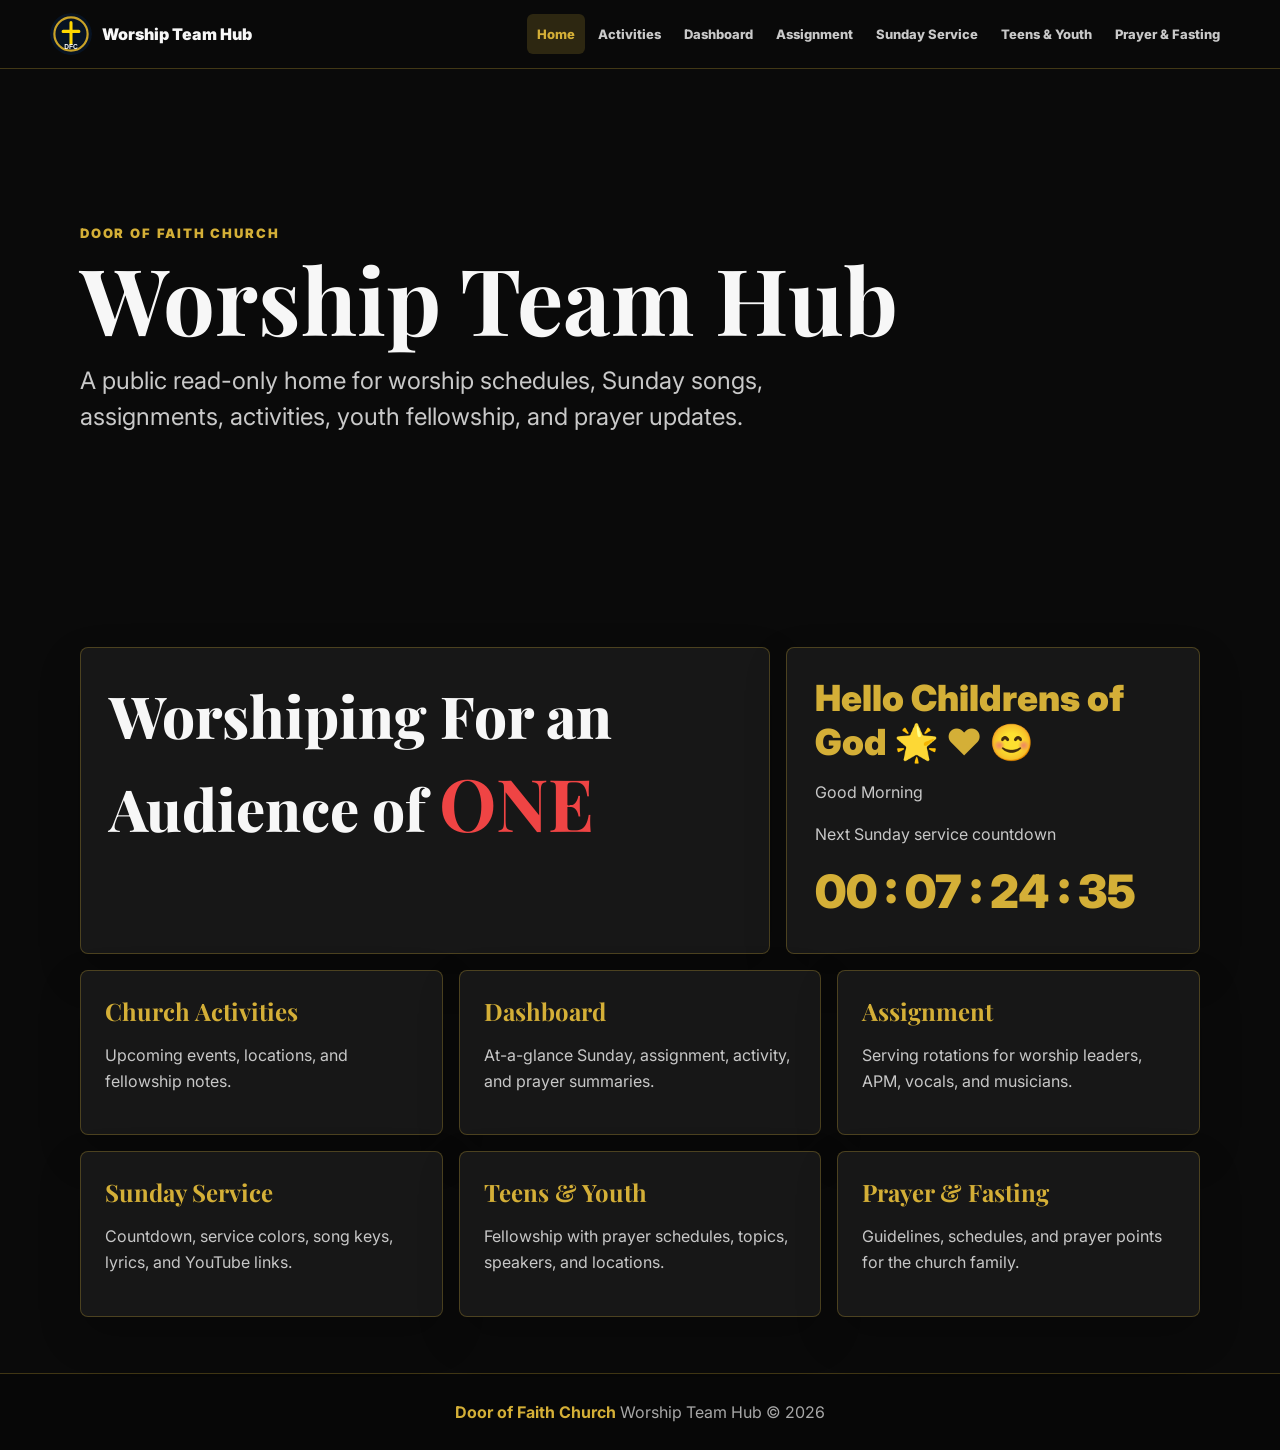
==== index.html @ 402521e2 "Add files via upload" ====
<!DOCTYPE html>
<html lang="en">
<head>
  <meta charset="UTF-8">
  <meta name="viewport" content="width=device-width, initial-scale=1.0">
  <title>Worship Team Hub | Door of Faith Church</title>
  <meta name="description" content="Public worship team hub for Door of Faith Church schedules, assignments, Sunday service songs, and prayer updates.">
  <link rel="preconnect" href="https://fonts.googleapis.com">
  <link rel="preconnect" href="https://fonts.gstatic.com" crossorigin>
  <link href="https://fonts.googleapis.com/css2?family=Inter:wght@400;500;600;700;800;900&family=Playfair+Display:wght@700;800&display=swap" rel="stylesheet">
  <link rel="stylesheet" href="css/style.css">
</head>
<body>
  <header class="site-header">
    <nav class="navbar" aria-label="Main navigation">
      <a class="brand" href="index.html"><img src="assets/logo.svg" alt="DFC logo"><span>Worship Team Hub</span></a>
      <button class="nav-toggle" aria-expanded="false" aria-controls="primary-nav" aria-label="Toggle navigation"><span></span><span></span><span></span></button>
      <ul class="nav-links" id="primary-nav">
        <li><a href="index.html" data-nav="index">Home</a></li>
        <li><a href="activities.html" data-nav="activities">Activities</a></li>
        <li><a href="dashboard.html" data-nav="dashboard">Dashboard</a></li>
        <li><a href="assignment.html" data-nav="assignment">Assignment</a></li>
        <li><a href="sunday-service.html" data-nav="sunday-service">Sunday Service</a></li>
        <li><a href="teens-youth.html" data-nav="teens-youth">Teens & Youth</a></li>
        <li><a href="prayer-fasting.html" data-nav="prayer-fasting">Prayer & Fasting</a></li>
      </ul>
    </nav>
  </header>

  <main>
    <section class="hero">
      <div class="hero-inner">
        <p class="eyebrow">Door of Faith Church</p>
        <h1>Worship Team Hub</h1>
        <p class="hero-copy">A public read-only home for worship schedules, Sunday songs, assignments, activities, youth fellowship, and prayer updates.</p>
      </div>
    </section>

    <section class="section">
      <div class="page-shell">
        <div class="home-row">
          <article class="quote-card">
            <p>Worshiping For an Audience of <strong>ONE</strong></p>
          </article>
          <article class="mini-card">
            <p class="greeting">Hello Childrens of God 🌟 ❤️ 😊</p>
            <p class="body-copy" id="timeGreeting">Good Day</p>
            <p class="body-copy">Next Sunday service countdown</p>
            <div class="mini-countdown" id="miniCountdown">00 : 00 : 00 : 00</div>
          </article>
        </div>

        <div class="quick-grid">
          <a class="quick-card" href="activities.html"><h2>Church Activities</h2><p>Upcoming events, locations, and fellowship notes.</p></a>
          <a class="quick-card" href="dashboard.html"><h2>Dashboard</h2><p>At-a-glance Sunday, assignment, activity, and prayer summaries.</p></a>
          <a class="quick-card" href="assignment.html"><h2>Assignment</h2><p>Serving rotations for worship leaders, APM, vocals, and musicians.</p></a>
          <a class="quick-card" href="sunday-service.html"><h2>Sunday Service</h2><p>Countdown, service colors, song keys, lyrics, and YouTube links.</p></a>
          <a class="quick-card" href="teens-youth.html"><h2>Teens & Youth</h2><p>Fellowship with prayer schedules, topics, speakers, and locations.</p></a>
          <a class="quick-card" href="prayer-fasting.html"><h2>Prayer & Fasting</h2><p>Guidelines, schedules, and prayer points for the church family.</p></a>
        </div>
      </div>
    </section>
  </main>

  <footer class="site-footer">
    <strong>Door of Faith Church</strong> Worship Team Hub &copy; <span id="footerYear"></span>
  </footer>
  <script src="js/config.js"></script>
  <script src="js/main.js"></script>
</body>
</html>
---- css/style.css ----
:root {
  --bg: #0a0a0a;
  --bg-soft: #111111;
  --panel: #171717;
  --panel-2: #202020;
  --gold: #d4af37;
  --gold-soft: rgba(212, 175, 55, 0.18);
  --text: #f7f7f7;
  --muted: #a7a7a7;
  --line: rgba(212, 175, 55, 0.28);
  --danger: #ef4444;
}

* {
  box-sizing: border-box;
}

body {
  margin: 0;
  min-height: 100vh;
  font-family: "Inter", "Lato", Arial, sans-serif;
  color: var(--text);
  background: var(--bg);
}

a {
  color: inherit;
  text-decoration: none;
}

.site-header {
  position: sticky;
  top: 0;
  z-index: 20;
  border-bottom: 1px solid var(--line);
  background: rgba(10, 10, 10, 0.94);
  backdrop-filter: blur(12px);
}

.navbar {
  min-height: 68px;
  display: flex;
  align-items: center;
  justify-content: space-between;
  gap: 18px;
  width: min(1180px, calc(100% - 28px));
  margin: 0 auto;
}

.brand {
  display: inline-flex;
  align-items: center;
  gap: 10px;
  font-weight: 900;
  white-space: nowrap;
}

.brand img {
  width: 42px;
  height: 42px;
  border-radius: 50%;
}

.nav-links {
  display: flex;
  align-items: center;
  gap: 3px;
  padding: 0;
  margin: 0;
  list-style: none;
}

.nav-links a {
  display: inline-flex;
  align-items: center;
  min-height: 40px;
  padding: 0 10px;
  border-radius: 6px;
  color: rgba(255, 255, 255, 0.78);
  font-size: 13px;
  font-weight: 800;
}

.nav-links a:hover,
.nav-links a.active {
  color: var(--gold);
  background: var(--gold-soft);
}

.nav-toggle {
  display: none;
  width: 42px;
  height: 42px;
  border: 1px solid var(--line);
  border-radius: 6px;
  background: transparent;
}

.nav-toggle span {
  display: block;
  width: 20px;
  height: 2px;
  margin: 4px auto;
  background: var(--gold);
}

.hero {
  min-height: 58vh;
  display: grid;
  align-items: center;
  padding: 76px 18px;
  background:
    linear-gradient(90deg, rgba(10, 10, 10, 0.88), rgba(10, 10, 10, 0.54)),
    url("https://images.unsplash.com/photo-1507692049790-de58290a4334?auto=format&fit=crop&w=1800&q=80") center/cover;
}

.hero-inner,
.page-shell {
  width: min(1120px, 100%);
  margin: 0 auto;
}

.eyebrow {
  margin: 0 0 10px;
  color: var(--gold);
  font-size: 13px;
  font-weight: 900;
  text-transform: uppercase;
  letter-spacing: 0.14em;
}

h1,
h2,
h3 {
  letter-spacing: 0;
}

.hero h1,
.page-title h1 {
  margin: 0;
  font-family: "Playfair Display", Georgia, serif;
  font-size: clamp(44px, 8vw, 92px);
  line-height: 1.02;
}

.hero-copy {
  max-width: 720px;
  margin: 18px 0 0;
  color: rgba(255, 255, 255, 0.78);
  font-size: clamp(18px, 3vw, 24px);
  line-height: 1.5;
}

.section {
  padding: 56px 18px;
}

.page-title {
  padding: 72px 18px 36px;
  border-bottom: 1px solid var(--line);
  background: linear-gradient(135deg, #0a0a0a, #151515);
  text-align: center;
}

.quick-grid,
.record-grid,
.dashboard-grid {
  display: grid;
  grid-template-columns: repeat(3, 1fr);
  gap: 16px;
}

.dashboard-grid {
  grid-template-columns: repeat(4, 1fr);
}

.quick-card,
.record-card,
.summary-card,
.quote-card,
.mini-card {
  border: 1px solid var(--line);
  border-radius: 8px;
  background: var(--panel);
  box-shadow: 0 18px 42px rgba(0, 0, 0, 0.22);
}

.quick-card {
  min-height: 150px;
  padding: 24px;
  transition: transform 180ms ease, border-color 180ms ease, background 180ms ease;
}

.quick-card:hover {
  transform: translateY(-3px);
  border-color: var(--gold);
  background: var(--panel-2);
}

.quick-card h2,
.record-card h2 {
  margin: 0 0 10px;
  color: var(--gold);
  font-family: "Playfair Display", Georgia, serif;
}

.quick-card p,
.record-field strong,
.summary-card strong,
.body-copy {
  color: rgba(255, 255, 255, 0.76);
  line-height: 1.6;
}

.home-row {
  display: grid;
  grid-template-columns: 1.25fr 0.75fr;
  gap: 16px;
  margin-bottom: 16px;
}

.quote-card,
.mini-card {
  padding: 28px;
}

.quote-card p {
  margin: 0;
  font-family: "Playfair Display", Georgia, serif;
  font-size: clamp(30px, 5vw, 58px);
  font-weight: 800;
}

.quote-card strong {
  color: var(--danger);
  font-size: 1.25em;
}

.greeting {
  margin: 0 0 8px;
  color: var(--gold);
  font-size: clamp(22px, 4vw, 36px);
  font-weight: 900;
}

.mini-countdown {
  margin: 14px 0 6px;
  color: var(--gold);
  font-size: clamp(28px, 5vw, 46px);
  font-weight: 900;
}

.record-card {
  padding: 22px;
}

.record-field {
  padding: 12px 0;
  border-top: 1px solid rgba(255, 255, 255, 0.08);
}

.record-field:first-child {
  padding-top: 0;
  border-top: 0;
}

.record-field span,
.summary-card span {
  display: block;
  margin-bottom: 6px;
  color: var(--gold);
  font-size: 12px;
  font-weight: 900;
  text-transform: uppercase;
  letter-spacing: 0.1em;
}

.record-field.primary strong {
  color: var(--text);
  font-size: 22px;
}

.summary-card {
  min-height: 138px;
  padding: 22px;
}

.summary-card strong {
  display: block;
  font-size: 20px;
}

.empty-state {
  grid-column: 1 / -1;
  margin: 0;
  padding: 22px;
  border: 1px dashed var(--line);
  border-radius: 8px;
  color: var(--muted);
  text-align: center;
}

.site-footer {
  padding: 28px 18px;
  border-top: 1px solid var(--line);
  background: #070707;
  color: var(--muted);
  text-align: center;
}

.site-footer strong {
  color: var(--gold);
}

@media (max-width: 980px) {
  .nav-toggle {
    display: block;
  }

  .nav-links {
    position: absolute;
    top: 68px;
    left: 0;
    right: 0;
    display: none;
    flex-direction: column;
    align-items: stretch;
    padding: 10px 18px 18px;
    background: #0a0a0a;
  }

  .nav-links.is-open {
    display: flex;
  }

  .nav-links a {
    width: 100%;
  }

  .quick-grid,
  .record-grid,
  .dashboard-grid,
  .home-row {
    grid-template-columns: 1fr;
  }
}

@media (max-width: 640px) {
  .hero,
  .page-title,
  .section {
    padding-left: 14px;
    padding-right: 14px;
  }

  .quick-card,
  .record-card,
  .summary-card,
  .quote-card,
  .mini-card {
    padding: 20px;
  }
}
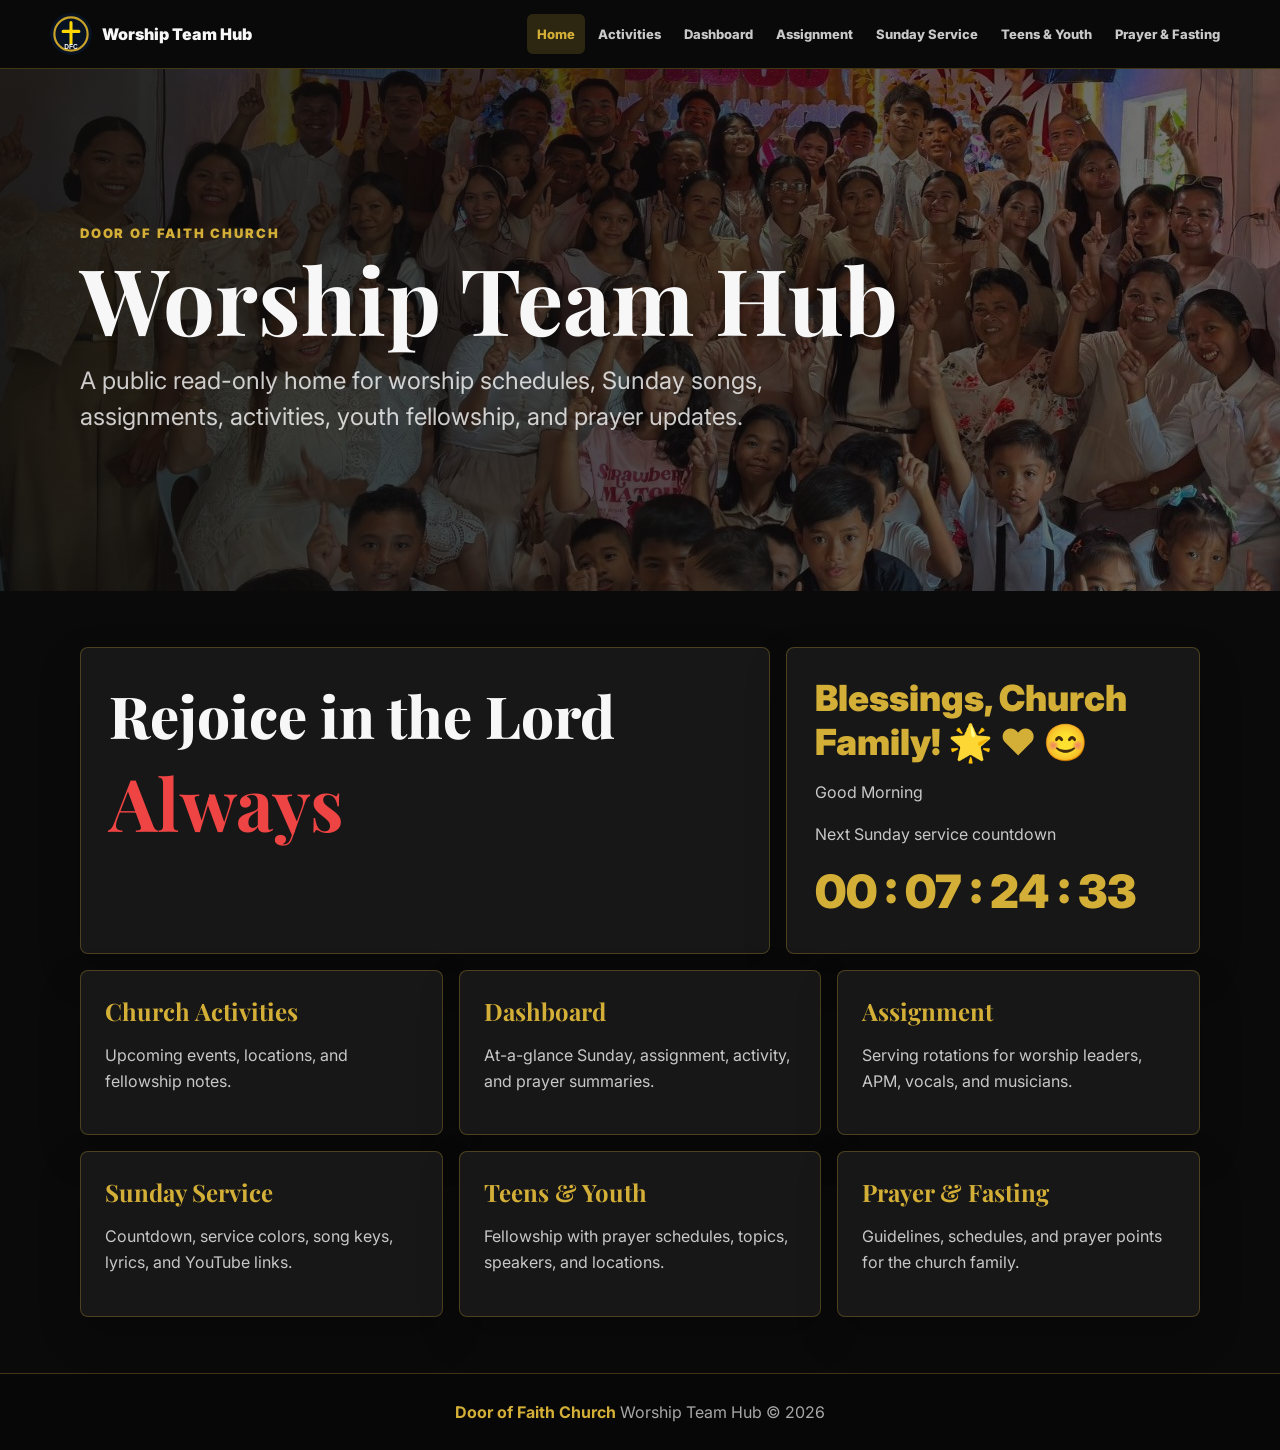
==== commit 831b8a86: "Update index.html" ====
--- a/index.html
+++ b/index.html
@@ -40,10 +40,10 @@
       <div class="page-shell">
         <div class="home-row">
           <article class="quote-card">
-            <p>Worshiping For an Audience of <strong>ONE</strong></p>
+            <p>Rejoice in the Lord <strong>Always</strong></p>
           </article>
           <article class="mini-card">
-            <p class="greeting">Hello Childrens of God 🌟 ❤️ 😊</p>
+            <p class="greeting">Blessings, Church Family! 🌟 ❤️ 😊</p>
             <p class="body-copy" id="timeGreeting">Good Day</p>
             <p class="body-copy">Next Sunday service countdown</p>
             <div class="mini-countdown" id="miniCountdown">00 : 00 : 00 : 00</div>
--- a/css/style.css
+++ b/css/style.css
@@ -111,7 +111,7 @@
   padding: 76px 18px;
   background:
     linear-gradient(90deg, rgba(10, 10, 10, 0.88), rgba(10, 10, 10, 0.54)),
-    url("https://images.unsplash.com/photo-1507692049790-de58290a4334?auto=format&fit=crop&w=1800&q=80") center/cover;
+    url("../assets/hero-bg.jpg.jpeg")
 }
 
 .hero-inner,
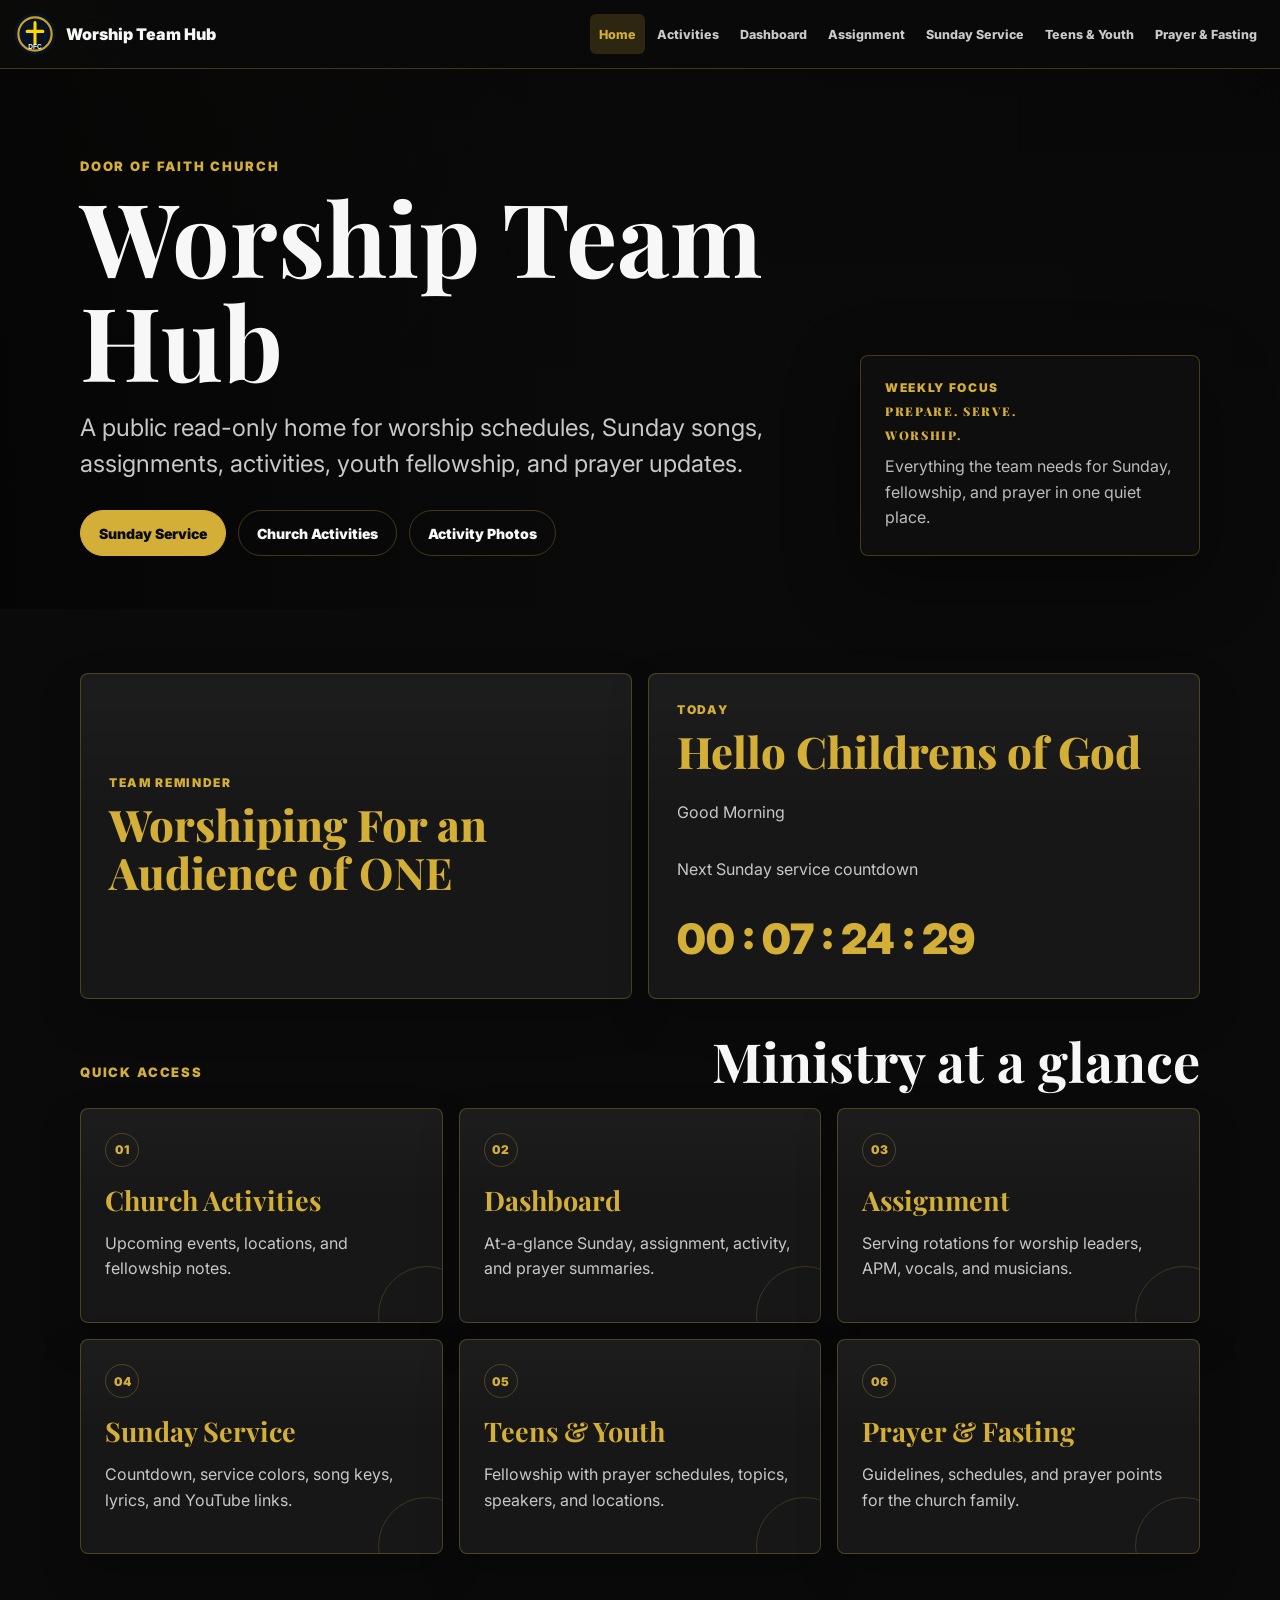
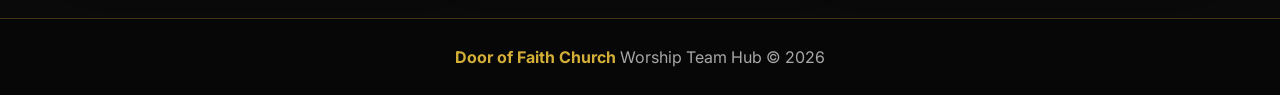
==== commit 65d268e5: "Add files via upload" ====
--- a/index.html
+++ b/index.html
@@ -1,71 +1,90 @@
-<!DOCTYPE html>
-<html lang="en">
-<head>
-  <meta charset="UTF-8">
-  <meta name="viewport" content="width=device-width, initial-scale=1.0">
-  <title>Worship Team Hub | Door of Faith Church</title>
-  <meta name="description" content="Public worship team hub for Door of Faith Church schedules, assignments, Sunday service songs, and prayer updates.">
-  <link rel="preconnect" href="https://fonts.googleapis.com">
-  <link rel="preconnect" href="https://fonts.gstatic.com" crossorigin>
-  <link href="https://fonts.googleapis.com/css2?family=Inter:wght@400;500;600;700;800;900&family=Playfair+Display:wght@700;800&display=swap" rel="stylesheet">
-  <link rel="stylesheet" href="css/style.css">
-</head>
-<body>
-  <header class="site-header">
-    <nav class="navbar" aria-label="Main navigation">
-      <a class="brand" href="index.html"><img src="assets/logo.svg" alt="DFC logo"><span>Worship Team Hub</span></a>
-      <button class="nav-toggle" aria-expanded="false" aria-controls="primary-nav" aria-label="Toggle navigation"><span></span><span></span><span></span></button>
-      <ul class="nav-links" id="primary-nav">
-        <li><a href="index.html" data-nav="index">Home</a></li>
-        <li><a href="activities.html" data-nav="activities">Activities</a></li>
-        <li><a href="dashboard.html" data-nav="dashboard">Dashboard</a></li>
-        <li><a href="assignment.html" data-nav="assignment">Assignment</a></li>
-        <li><a href="sunday-service.html" data-nav="sunday-service">Sunday Service</a></li>
-        <li><a href="teens-youth.html" data-nav="teens-youth">Teens & Youth</a></li>
-        <li><a href="prayer-fasting.html" data-nav="prayer-fasting">Prayer & Fasting</a></li>
-      </ul>
-    </nav>
-  </header>
-
-  <main>
-    <section class="hero">
-      <div class="hero-inner">
-        <p class="eyebrow">Door of Faith Church</p>
-        <h1>Worship Team Hub</h1>
-        <p class="hero-copy">A public read-only home for worship schedules, Sunday songs, assignments, activities, youth fellowship, and prayer updates.</p>
-      </div>
-    </section>
-
-    <section class="section">
-      <div class="page-shell">
-        <div class="home-row">
-          <article class="quote-card">
-            <p>Rejoice in the Lord <strong>Always</strong></p>
-          </article>
-          <article class="mini-card">
-            <p class="greeting">Blessings, Church Family! 🌟 ❤️ 😊</p>
-            <p class="body-copy" id="timeGreeting">Good Day</p>
-            <p class="body-copy">Next Sunday service countdown</p>
-            <div class="mini-countdown" id="miniCountdown">00 : 00 : 00 : 00</div>
-          </article>
-        </div>
-
-        <div class="quick-grid">
-          <a class="quick-card" href="activities.html"><h2>Church Activities</h2><p>Upcoming events, locations, and fellowship notes.</p></a>
-          <a class="quick-card" href="dashboard.html"><h2>Dashboard</h2><p>At-a-glance Sunday, assignment, activity, and prayer summaries.</p></a>
-          <a class="quick-card" href="assignment.html"><h2>Assignment</h2><p>Serving rotations for worship leaders, APM, vocals, and musicians.</p></a>
-          <a class="quick-card" href="sunday-service.html"><h2>Sunday Service</h2><p>Countdown, service colors, song keys, lyrics, and YouTube links.</p></a>
-          <a class="quick-card" href="teens-youth.html"><h2>Teens & Youth</h2><p>Fellowship with prayer schedules, topics, speakers, and locations.</p></a>
-          <a class="quick-card" href="prayer-fasting.html"><h2>Prayer & Fasting</h2><p>Guidelines, schedules, and prayer points for the church family.</p></a>
-        </div>
-      </div>
-    </section>
-  </main>
-
-  <footer class="site-footer">
-    <strong>Door of Faith Church</strong> Worship Team Hub &copy; <span id="footerYear"></span>
-  </footer>
-  <script src="js/config.js"></script>
-  <script src="js/main.js"></script>
-</body>
-</html>
+<!DOCTYPE html>
+<html lang="en">
+<head>
+  <meta charset="UTF-8">
+  <meta name="viewport" content="width=device-width, initial-scale=1.0">
+  <title>Worship Team Hub | Door of Faith Church</title>
+  <meta name="description" content="Public worship team hub for Door of Faith Church schedules, assignments, Sunday service songs, and prayer updates.">
+  <link rel="preconnect" href="https://fonts.googleapis.com">
+  <link rel="preconnect" href="https://fonts.gstatic.com" crossorigin>
+  <link href="https://fonts.googleapis.com/css2?family=Inter:wght@400;500;600;700;800;900&family=Playfair+Display:wght@700;800&display=swap" rel="stylesheet">
+  <link rel="stylesheet" href="css/style.css">
+</head>
+<body>
+  <header class="site-header">
+    <nav class="navbar" aria-label="Main navigation">
+      <a class="brand" href="index.html"><img src="assets/logo.svg" alt="DFC logo"><span>Worship Team Hub</span></a>
+      <button class="nav-toggle" aria-expanded="false" aria-controls="primary-nav" aria-label="Toggle navigation"><span></span><span></span><span></span></button>
+      <ul class="nav-links" id="primary-nav">
+        <li><a href="index.html" data-nav="index">Home</a></li>
+        <li><a href="activities.html" data-nav="activities">Activities</a></li>
+
+        <li><a href="dashboard.html" data-nav="dashboard">Dashboard</a></li>
+        <li><a href="assignment.html" data-nav="assignment">Assignment</a></li>
+        <li><a href="sunday-service.html" data-nav="sunday-service">Sunday Service</a></li>
+        <li><a href="teens-youth.html" data-nav="teens-youth">Teens & Youth</a></li>
+        <li><a href="prayer-fasting.html" data-nav="prayer-fasting">Prayer & Fasting</a></li>
+      </ul>
+    </nav>
+  </header>
+
+  <main>
+    <section class="hero">
+      <div class="hero-inner">
+        <div class="hero-copy-block">
+          <p class="eyebrow">Door of Faith Church</p>
+          <h1><span>Worship Team</span><span>Hub</span></h1>
+          <p class="hero-copy">A public read-only home for worship schedules, Sunday songs, assignments, activities, youth fellowship, and prayer updates.</p>
+          <div class="hero-actions" aria-label="Featured pages">
+          <a class="hero-button primary" href="sunday-service.html">Sunday Service</a>
+          <a class="hero-button" href="activities.html">Church Activities</a>
+          <a class="hero-button" href="activities.html#photos">Activity Photos</a>
+          </div>
+        </div>
+        <aside class="hero-service-card" aria-label="Worship team focus">
+          <span>Weekly Focus</span>
+          <strong><span>Prepare. Serve.</span><span>Worship.</span></strong>
+          <p>Everything the team needs for Sunday, fellowship, and prayer in one quiet place.</p>
+        </aside>
+      </div>
+    </section>
+
+    <section class="section">
+      <div class="page-shell">
+        <div class="home-row">
+          <article class="quote-card">
+            <span class="card-kicker">Team reminder</span>
+            <p><span>Worshiping For an</span><span>Audience of <strong>ONE</strong></span></p>
+          </article>
+          <article class="mini-card">
+            <span class="card-kicker">Today</span>
+            <p class="greeting">Hello Childrens of God</p>
+            <p class="body-copy" id="timeGreeting">Good Day</p>
+            <p class="body-copy">Next Sunday service countdown</p>
+            <div class="mini-countdown" id="miniCountdown">00 : 00 : 00 : 00</div>
+          </article>
+        </div>
+
+        <div class="section-heading">
+          <p class="eyebrow">Quick access</p>
+          <h2>Ministry at a glance</h2>
+        </div>
+        <div class="quick-grid">
+          <a class="quick-card" href="activities.html"><span>01</span><h2>Church Activities</h2><p>Upcoming events, locations, and fellowship notes.</p></a>
+          <a class="quick-card" href="dashboard.html"><span>02</span><h2>Dashboard</h2><p>At-a-glance Sunday, assignment, activity, and prayer summaries.</p></a>
+          <a class="quick-card" href="assignment.html"><span>03</span><h2>Assignment</h2><p>Serving rotations for worship leaders, APM, vocals, and musicians.</p></a>
+          <a class="quick-card" href="sunday-service.html"><span>04</span><h2>Sunday Service</h2><p>Countdown, service colors, song keys, lyrics, and YouTube links.</p></a>
+          <a class="quick-card" href="teens-youth.html"><span>05</span><h2>Teens & Youth</h2><p>Fellowship with prayer schedules, topics, speakers, and locations.</p></a>
+          <a class="quick-card" href="prayer-fasting.html"><span>06</span><h2>Prayer & Fasting</h2><p>Guidelines, schedules, and prayer points for the church family.</p></a>
+        </div>
+      </div>
+    </section>
+  </main>
+
+  <footer class="site-footer">
+    <strong>Door of Faith Church</strong> Worship Team Hub &copy; <span id="footerYear"></span>
+  </footer>
+  <script src="js/config.js"></script>
+  <script src="js/main.js"></script>
+</body>
+</html>
--- a/css/style.css
+++ b/css/style.css
@@ -20,7 +20,10 @@
   min-height: 100vh;
   font-family: "Inter", "Lato", Arial, sans-serif;
   color: var(--text);
-  background: var(--bg);
+  background:
+    radial-gradient(circle at top left, rgba(212, 175, 55, 0.08), transparent 34rem),
+    linear-gradient(180deg, #050505, var(--bg) 34rem);
+  overflow-x: hidden;
 }
 
 a {
@@ -42,8 +45,8 @@
   display: flex;
   align-items: center;
   justify-content: space-between;
-  gap: 18px;
-  width: min(1180px, calc(100% - 28px));
+  gap: 14px;
+  width: min(1280px, calc(100% - 28px));
   margin: 0 auto;
 }
 
@@ -74,10 +77,10 @@
   display: inline-flex;
   align-items: center;
   min-height: 40px;
-  padding: 0 10px;
+  padding: 0 9px;
   border-radius: 6px;
   color: rgba(255, 255, 255, 0.78);
-  font-size: 13px;
+  font-size: 12.5px;
   font-weight: 800;
 }
 
@@ -105,16 +108,30 @@
 }
 
 .hero {
-  min-height: 58vh;
+  min-height: 60vh;
   display: grid;
   align-items: center;
-  padding: 76px 18px;
+  padding: 82px 18px 46px;
   background:
-    linear-gradient(90deg, rgba(10, 10, 10, 0.88), rgba(10, 10, 10, 0.54)),
-    url("../assets/hero-bg.jpg.jpeg")
-}
-
-.hero-inner,
+    linear-gradient(90deg, rgba(5, 5, 5, 0.94) 0%, rgba(10, 10, 10, 0.68) 48%, rgba(10, 10, 10, 0.36) 100%),
+    linear-gradient(180deg, rgba(10, 10, 10, 0.1), #0a0a0a 100%),
+    url("https://images.unsplash.com/photo-1507692049790-de58290a4334?auto=format&fit=crop&w=1800&q=80") center/cover;
+}
+
+.hero-inner {
+  display: grid;
+  grid-template-columns: minmax(0, 1fr) 340px;
+  align-items: end;
+  gap: 28px;
+  width: min(1120px, 100%);
+  margin: 0 auto;
+}
+
+.hero-copy-block {
+  max-width: 760px;
+  min-width: 0;
+}
+
 .page-shell {
   width: min(1120px, 100%);
   margin: 0 auto;
@@ -139,8 +156,16 @@
 .page-title h1 {
   margin: 0;
   font-family: "Playfair Display", Georgia, serif;
-  font-size: clamp(44px, 8vw, 92px);
+  font-size: clamp(52px, 8vw, 102px);
   line-height: 1.02;
+  overflow-wrap: anywhere;
+}
+
+.hero h1 span,
+.page-title h1 span,
+.hero-service-card strong span,
+.quote-card p span {
+  display: block;
 }
 
 .hero-copy {
@@ -151,8 +176,81 @@
   line-height: 1.5;
 }
 
+.hero-actions {
+  display: flex;
+  flex-wrap: wrap;
+  gap: 12px;
+  margin-top: 28px;
+}
+
+.hero-button {
+  display: inline-flex;
+  align-items: center;
+  justify-content: center;
+  min-height: 46px;
+  padding: 0 18px;
+  border: 1px solid var(--line);
+  border-radius: 999px;
+  color: var(--text);
+  font-size: 14px;
+  font-weight: 900;
+  transition: transform 180ms ease, border-color 180ms ease, background 180ms ease;
+}
+
+.hero-button.primary {
+  border-color: var(--gold);
+  background: var(--gold);
+  color: #0a0a0a;
+}
+
+.hero-button:hover {
+  transform: translateY(-2px);
+  border-color: var(--gold);
+  background: var(--gold-soft);
+}
+
+.hero-button.primary:hover {
+  background: #f0cf63;
+}
+
+.hero-service-card {
+  min-width: 0;
+  padding: 24px;
+  border: 1px solid var(--line);
+  border-radius: 8px;
+  background: rgba(17, 17, 17, 0.82);
+  box-shadow: 0 24px 72px rgba(0, 0, 0, 0.42);
+  backdrop-filter: blur(10px);
+}
+
+.hero-service-card span,
+.card-kicker {
+  display: block;
+  margin-bottom: 10px;
+  color: var(--gold);
+  font-size: 12px;
+  font-weight: 900;
+  text-transform: uppercase;
+  letter-spacing: 0.14em;
+}
+
+.hero-service-card strong {
+  display: block;
+  color: var(--text);
+  font-family: "Playfair Display", Georgia, serif;
+  font-size: 30px;
+  line-height: 1.12;
+  overflow-wrap: anywhere;
+}
+
+.hero-service-card p {
+  margin: 12px 0 0;
+  color: rgba(255, 255, 255, 0.72);
+  line-height: 1.6;
+}
+
 .section {
-  padding: 56px 18px;
+  padding: 64px 18px;
 }
 
 .page-title {
@@ -181,14 +279,30 @@
 .mini-card {
   border: 1px solid var(--line);
   border-radius: 8px;
-  background: var(--panel);
+  background:
+    linear-gradient(180deg, rgba(255, 255, 255, 0.025), transparent 44%),
+    var(--panel);
   box-shadow: 0 18px 42px rgba(0, 0, 0, 0.22);
 }
 
 .quick-card {
+  position: relative;
+  overflow: hidden;
+  min-width: 0;
   min-height: 150px;
   padding: 24px;
   transition: transform 180ms ease, border-color 180ms ease, background 180ms ease;
+}
+
+.quick-card::after {
+  content: "";
+  position: absolute;
+  right: -34px;
+  bottom: -42px;
+  width: 96px;
+  height: 96px;
+  border: 1px solid rgba(212, 175, 55, 0.2);
+  border-radius: 50%;
 }
 
 .quick-card:hover {
@@ -197,11 +311,27 @@
   background: var(--panel-2);
 }
 
+.quick-card > span {
+  display: inline-flex;
+  align-items: center;
+  justify-content: center;
+  width: 34px;
+  height: 34px;
+  margin-bottom: 18px;
+  border: 1px solid var(--line);
+  border-radius: 50%;
+  color: var(--gold);
+  font-size: 12px;
+  font-weight: 900;
+}
+
 .quick-card h2,
 .record-card h2 {
   margin: 0 0 10px;
   color: var(--gold);
   font-family: "Playfair Display", Georgia, serif;
+  font-size: 27px;
+  line-height: 1.12;
 }
 
 .quick-card p,
@@ -214,40 +344,62 @@
 
 .home-row {
   display: grid;
-  grid-template-columns: 1.25fr 0.75fr;
+  grid-template-columns: 1fr 1fr;
   gap: 16px;
-  margin-bottom: 16px;
+  margin-bottom: 34px;
 }
 
 .quote-card,
 .mini-card {
+  display: grid;
+  align-content: center;
+  min-width: 0;
+  min-height: 190px;
   padding: 28px;
 }
 
 .quote-card p {
   margin: 0;
+}
+
+.quote-card p,
+.greeting {
+  color: var(--gold);
   font-family: "Playfair Display", Georgia, serif;
-  font-size: clamp(30px, 5vw, 58px);
+  font-size: clamp(28px, 3.4vw, 44px);
   font-weight: 800;
+  line-height: 1.12;
 }
 
 .quote-card strong {
-  color: var(--danger);
-  font-size: 1.25em;
+  color: inherit;
+  font-size: inherit;
 }
 
 .greeting {
   margin: 0 0 8px;
-  color: var(--gold);
-  font-size: clamp(22px, 4vw, 36px);
-  font-weight: 900;
 }
 
 .mini-countdown {
   margin: 14px 0 6px;
   color: var(--gold);
-  font-size: clamp(28px, 5vw, 46px);
-  font-weight: 900;
+  font-size: clamp(28px, 4vw, 42px);
+  font-weight: 900;
+}
+
+.section-heading {
+  display: flex;
+  align-items: end;
+  justify-content: space-between;
+  gap: 18px;
+  margin-bottom: 18px;
+}
+
+.section-heading h2 {
+  margin: 0;
+  font-family: "Playfair Display", Georgia, serif;
+  font-size: clamp(32px, 5vw, 54px);
+  line-height: 1.05;
 }
 
 .record-card {
@@ -278,6 +430,582 @@
 .record-field.primary strong {
   color: var(--text);
   font-size: 22px;
+}
+
+.activity-tabs {
+  display: inline-flex;
+  gap: 6px;
+  margin-bottom: 24px;
+  padding: 6px;
+  border: 1px solid var(--line);
+  border-radius: 999px;
+  background: rgba(255, 255, 255, 0.03);
+}
+
+.activity-tab {
+  min-height: 42px;
+  padding: 0 18px;
+  border: 0;
+  border-radius: 999px;
+  background: transparent;
+  color: rgba(255, 255, 255, 0.72);
+  font: inherit;
+  font-size: 14px;
+  font-weight: 900;
+  cursor: pointer;
+}
+
+.activity-tab:hover,
+.activity-tab.is-active {
+  background: var(--gold);
+  color: #0a0a0a;
+}
+
+.activity-panel {
+  animation: panelFade 180ms ease;
+}
+
+@keyframes panelFade {
+  from {
+    opacity: 0;
+    transform: translateY(6px);
+  }
+
+  to {
+    opacity: 1;
+    transform: translateY(0);
+  }
+}
+
+.photo-links {
+  display: flex;
+  flex-wrap: wrap;
+  gap: 8px;
+}
+
+.photo-links a {
+  display: inline-flex;
+  align-items: center;
+  min-height: 34px;
+  padding: 0 12px;
+  border: 1px solid var(--line);
+  border-radius: 999px;
+  color: var(--gold);
+  font-size: 13px;
+  font-weight: 900;
+}
+
+.photo-toolbar {
+  display: grid;
+  grid-template-columns: minmax(0, 1fr) auto;
+  align-items: end;
+  gap: 24px;
+  margin-bottom: 28px;
+  padding: 28px;
+  border: 1px solid var(--line);
+  border-radius: 8px;
+  background:
+    linear-gradient(180deg, rgba(255, 255, 255, 0.025), transparent 44%),
+    var(--panel);
+  box-shadow: 0 18px 42px rgba(0, 0, 0, 0.22);
+}
+
+.photo-toolbar h2 {
+  margin: 0;
+  color: var(--text);
+  font-family: "Playfair Display", Georgia, serif;
+  font-size: clamp(30px, 5vw, 52px);
+  line-height: 1.06;
+  overflow-wrap: anywhere;
+}
+
+.photo-toolbar p:not(.eyebrow) {
+  max-width: 720px;
+  margin: 12px 0 0;
+  color: rgba(255, 255, 255, 0.74);
+  line-height: 1.6;
+}
+
+.album-status {
+  display: inline-flex;
+  max-width: 720px;
+  margin-top: 12px;
+  padding: 9px 12px;
+  border: 1px solid var(--line);
+  border-radius: 8px;
+  background: rgba(255, 255, 255, 0.045);
+  color: rgba(255, 255, 255, 0.78);
+  font-size: 13px;
+  font-weight: 800;
+  line-height: 1.45;
+}
+
+.album-status.success {
+  border-color: rgba(34, 197, 94, 0.42);
+  color: #bbf7d0;
+}
+
+.album-status.error {
+  border-color: rgba(239, 68, 68, 0.42);
+  color: #fecaca;
+}
+
+.album-create {
+  display: grid;
+  gap: 8px;
+  width: min(430px, 100%);
+}
+
+.album-create label {
+  color: var(--gold);
+  font-size: 12px;
+  font-weight: 900;
+  text-transform: uppercase;
+  letter-spacing: 0.12em;
+}
+
+.album-create div {
+  display: flex;
+  gap: 10px;
+}
+
+.album-create input {
+  width: 100%;
+  min-height: 44px;
+  border: 1px solid var(--line);
+  border-radius: 999px;
+  background: #0f0f0f;
+  color: var(--text);
+  font: inherit;
+  padding: 0 15px;
+}
+
+.album-workspace {
+  display: grid;
+  grid-template-columns: 300px minmax(0, 1fr);
+  gap: 16px;
+  align-items: start;
+}
+
+.album-sidebar,
+.album-detail {
+  min-width: 0;
+  border: 1px solid var(--line);
+  border-radius: 8px;
+  background:
+    linear-gradient(180deg, rgba(255, 255, 255, 0.025), transparent 44%),
+    var(--panel);
+  box-shadow: 0 18px 42px rgba(0, 0, 0, 0.22);
+}
+
+.album-sidebar {
+  padding: 18px;
+}
+
+.album-sidebar-head {
+  display: flex;
+  align-items: center;
+  justify-content: space-between;
+  gap: 14px;
+  margin-bottom: 14px;
+}
+
+.album-sidebar-head .card-kicker {
+  margin: 0;
+}
+
+.album-sidebar-head strong {
+  display: inline-grid;
+  place-items: center;
+  min-width: 34px;
+  height: 34px;
+  border: 1px solid var(--line);
+  border-radius: 50%;
+  color: var(--gold);
+}
+
+.album-list {
+  display: grid;
+  gap: 10px;
+}
+
+.album-item {
+  width: 100%;
+  padding: 14px;
+  border: 1px solid rgba(255, 255, 255, 0.08);
+  border-radius: 8px;
+  background: rgba(255, 255, 255, 0.025);
+  color: var(--text);
+  font: inherit;
+  text-align: left;
+  cursor: pointer;
+}
+
+.album-item:hover,
+.album-item.is-active {
+  border-color: var(--gold);
+  background: var(--gold-soft);
+}
+
+.album-item strong,
+.album-item span {
+  display: block;
+}
+
+.album-item strong {
+  color: var(--text);
+  font-weight: 900;
+}
+
+.album-item span,
+.album-note {
+  margin: 7px 0 0;
+  color: var(--muted);
+  font-size: 13px;
+  font-weight: 800;
+}
+
+.album-detail {
+  padding: 22px;
+}
+
+.album-detail-head {
+  display: grid;
+  grid-template-columns: minmax(0, 1fr) auto;
+  align-items: end;
+  gap: 16px;
+  margin-bottom: 18px;
+}
+
+.album-actions {
+  display: flex;
+  flex-wrap: wrap;
+  justify-content: flex-end;
+  gap: 10px;
+}
+
+.ghost-action,
+.danger-action {
+  min-height: 44px;
+  padding: 0 16px;
+  border-radius: 999px;
+  background: transparent;
+  color: var(--text);
+  font: inherit;
+  font-size: 13px;
+  font-weight: 900;
+  cursor: pointer;
+}
+
+.ghost-action {
+  border: 1px solid var(--line);
+}
+
+.ghost-action:hover {
+  border-color: var(--gold);
+  color: var(--gold);
+  background: var(--gold-soft);
+}
+
+.danger-action {
+  border: 1px solid rgba(239, 68, 68, 0.42);
+  color: #fca5a5;
+}
+
+.danger-action:hover {
+  border-color: #fca5a5;
+  background: rgba(239, 68, 68, 0.12);
+}
+
+.ghost-action:disabled,
+.danger-action:disabled {
+  cursor: not-allowed;
+  opacity: 0.55;
+}
+
+.album-detail-head h2,
+.album-empty h2 {
+  margin: 0;
+  color: var(--gold);
+  font-family: "Playfair Display", Georgia, serif;
+  font-size: clamp(28px, 4vw, 44px);
+  line-height: 1.08;
+}
+
+.album-detail-head p,
+.album-empty p {
+  margin: 10px 0 0;
+  color: rgba(255, 255, 255, 0.72);
+  line-height: 1.55;
+}
+
+.upload-label {
+  align-self: end;
+  justify-content: center;
+}
+
+.album-empty {
+  padding: 28px;
+  border: 1px dashed var(--line);
+  border-radius: 8px;
+  background: rgba(255, 255, 255, 0.02);
+}
+
+.album-empty.compact {
+  padding: 22px;
+}
+
+.album-photo-grid {
+  display: grid;
+  grid-template-columns: repeat(3, 1fr);
+  gap: 14px;
+}
+
+.album-photo-card {
+  overflow: hidden;
+  border: 1px solid var(--line);
+  border-radius: 8px;
+  background: #111;
+}
+
+.album-photo-button {
+  display: block;
+  width: 100%;
+  padding: 0;
+  border: 0;
+  background: #050505;
+  cursor: zoom-in;
+}
+
+.album-photo-button:focus-visible {
+  outline: 3px solid var(--gold);
+  outline-offset: -3px;
+}
+
+.album-photo-button img {
+  display: block;
+  width: 100%;
+  aspect-ratio: 4 / 3;
+  object-fit: cover;
+  transition: transform 220ms ease, opacity 220ms ease;
+}
+
+.album-photo-card:hover .album-photo-button img {
+  transform: scale(1.04);
+  opacity: 0.9;
+}
+
+.album-photo-meta {
+  padding: 12px;
+}
+
+.album-photo-actions {
+  padding: 0 12px 12px;
+}
+
+.small-action {
+  min-height: 34px;
+  width: 100%;
+  padding: 0 12px;
+  font-size: 12px;
+}
+
+.album-photo-meta strong,
+.album-photo-meta span {
+  display: block;
+}
+
+.album-photo-meta strong {
+  color: var(--text);
+  font-size: 14px;
+  overflow-wrap: anywhere;
+}
+
+.album-photo-meta span {
+  margin-top: 5px;
+  color: var(--muted);
+  font-size: 12px;
+  font-weight: 800;
+}
+
+.photo-viewer {
+  position: fixed;
+  inset: 0;
+  z-index: 80;
+  display: none;
+  place-items: center;
+  padding: 18px;
+  background: rgba(0, 0, 0, 0.9);
+}
+
+.photo-viewer.is-open {
+  display: grid;
+}
+
+.photo-viewer-panel {
+  position: relative;
+  width: min(1080px, 100%);
+  max-height: calc(100vh - 36px);
+  display: grid;
+  grid-template-rows: minmax(0, 1fr) auto;
+  overflow: hidden;
+  border: 1px solid var(--line);
+  border-radius: 8px;
+  background: #090909;
+  box-shadow: 0 28px 90px rgba(0, 0, 0, 0.68);
+}
+
+.photo-viewer-panel img {
+  display: block;
+  width: 100%;
+  max-height: calc(100vh - 170px);
+  object-fit: contain;
+  background: #050505;
+}
+
+.photo-viewer-close {
+  position: absolute;
+  top: 14px;
+  right: 14px;
+  z-index: 2;
+  width: 40px;
+  height: 40px;
+  border: 1px solid var(--line);
+  border-radius: 50%;
+  background: rgba(10, 10, 10, 0.84);
+  color: var(--text);
+  font: inherit;
+  font-size: 20px;
+  font-weight: 900;
+  cursor: pointer;
+}
+
+.photo-viewer-footer {
+  display: flex;
+  align-items: center;
+  justify-content: space-between;
+  gap: 16px;
+  padding: 18px;
+  border-top: 1px solid var(--line);
+  background:
+    linear-gradient(180deg, rgba(255, 255, 255, 0.025), transparent),
+    var(--panel);
+}
+
+.photo-viewer-footer h2 {
+  margin: 0;
+  color: var(--gold);
+  font-family: "Playfair Display", Georgia, serif;
+  font-size: clamp(24px, 3vw, 34px);
+  line-height: 1.1;
+  overflow-wrap: anywhere;
+}
+
+.photo-viewer-footer p {
+  margin: 6px 0 0;
+  color: var(--muted);
+  font-size: 13px;
+  font-weight: 800;
+}
+
+.photo-download {
+  flex: 0 0 auto;
+  align-items: center;
+  display: inline-flex;
+}
+
+.photo-gallery {
+  display: grid;
+  grid-template-columns: repeat(3, 1fr);
+  gap: 16px;
+}
+
+.photo-card,
+.photo-empty {
+  overflow: hidden;
+  border: 1px solid var(--line);
+  border-radius: 8px;
+  background:
+    linear-gradient(180deg, rgba(255, 255, 255, 0.025), transparent 44%),
+    var(--panel);
+  box-shadow: 0 18px 42px rgba(0, 0, 0, 0.22);
+}
+
+.photo-frame {
+  display: block;
+  aspect-ratio: 4 / 3;
+  overflow: hidden;
+  background: #050505;
+}
+
+.photo-frame img {
+  display: block;
+  width: 100%;
+  height: 100%;
+  object-fit: cover;
+  transition: transform 220ms ease, opacity 220ms ease;
+}
+
+.photo-frame-placeholder {
+  display: grid;
+  place-items: center;
+  padding: 24px;
+  color: var(--gold);
+  font-family: "Playfair Display", Georgia, serif;
+  font-size: 26px;
+  font-weight: 800;
+  line-height: 1.12;
+  text-align: center;
+  background:
+    linear-gradient(135deg, rgba(212, 175, 55, 0.18), rgba(255, 255, 255, 0.03)),
+    #111;
+}
+
+.photo-card:hover .photo-frame img {
+  transform: scale(1.04);
+  opacity: 0.9;
+}
+
+.photo-card-body {
+  padding: 18px;
+}
+
+.photo-card-body span {
+  display: block;
+  margin-bottom: 8px;
+  color: var(--gold);
+  font-size: 12px;
+  font-weight: 900;
+  text-transform: uppercase;
+  letter-spacing: 0.1em;
+}
+
+.photo-card-body h2 {
+  margin: 0;
+  color: var(--text);
+  font-family: "Playfair Display", Georgia, serif;
+  font-size: 25px;
+  line-height: 1.12;
+}
+
+.photo-card-body p,
+.photo-empty p {
+  margin: 10px 0 0;
+  color: rgba(255, 255, 255, 0.72);
+  line-height: 1.55;
+}
+
+.photo-empty {
+  grid-column: 1 / -1;
+  padding: 28px;
+}
+
+.photo-empty h2 {
+  margin: 0;
+  color: var(--gold);
+  font-family: "Playfair Display", Georgia, serif;
+  font-size: clamp(28px, 4vw, 44px);
+  line-height: 1.08;
 }
 
 .summary-card {
@@ -300,6 +1028,132 @@
   text-align: center;
 }
 
+.activity-actions {
+  display: flex;
+  justify-content: flex-end;
+  margin-bottom: 18px;
+}
+
+.gold-action {
+  min-height: 44px;
+  padding: 0 18px;
+  border: 1px solid var(--gold);
+  border-radius: 999px;
+  background: var(--gold);
+  color: #0a0a0a;
+  font: inherit;
+  font-weight: 900;
+  cursor: pointer;
+}
+
+.gold-action:hover {
+  background: #f0cf63;
+}
+
+.gold-action:disabled {
+  cursor: not-allowed;
+  opacity: 0.62;
+}
+
+.form-modal {
+  position: fixed;
+  inset: 0;
+  z-index: 50;
+  display: none;
+  place-items: center;
+  padding: 18px;
+  background: rgba(0, 0, 0, 0.78);
+}
+
+.form-modal.is-open {
+  display: grid;
+}
+
+.form-panel {
+  position: relative;
+  width: min(620px, 100%);
+  max-height: calc(100vh - 36px);
+  overflow: auto;
+  padding: 28px;
+  border: 1px solid var(--line);
+  border-radius: 8px;
+  background: var(--panel);
+  box-shadow: 0 24px 72px rgba(0, 0, 0, 0.45);
+}
+
+.form-panel h2 {
+  margin: 0 44px 22px 0;
+  color: var(--text);
+  font-family: "Playfair Display", Georgia, serif;
+  font-size: clamp(30px, 5vw, 46px);
+}
+
+.form-close {
+  position: absolute;
+  top: 14px;
+  right: 14px;
+  width: 38px;
+  height: 38px;
+  border: 1px solid var(--line);
+  border-radius: 50%;
+  background: transparent;
+  color: var(--text);
+  font-size: 26px;
+  line-height: 1;
+  cursor: pointer;
+}
+
+.form-panel form {
+  display: grid;
+  gap: 14px;
+}
+
+.form-panel label {
+  display: grid;
+  gap: 7px;
+}
+
+.form-panel label span,
+.form-help,
+.form-status {
+  color: var(--muted);
+  font-size: 13px;
+  font-weight: 800;
+}
+
+.form-panel input,
+.form-panel textarea {
+  width: 100%;
+  border: 1px solid var(--line);
+  border-radius: 8px;
+  background: #0f0f0f;
+  color: var(--text);
+  font: inherit;
+  padding: 12px 13px;
+}
+
+.form-panel textarea {
+  resize: vertical;
+}
+
+.form-help,
+.form-status {
+  margin: 0;
+  line-height: 1.5;
+}
+
+.form-status.success {
+  color: #86efac;
+}
+
+.form-status.error {
+  color: #fca5a5;
+}
+
+.submit-action {
+  justify-self: start;
+}
+
 .site-footer {
   padding: 28px 18px;
   border-top: 1px solid var(--line);
@@ -313,6 +1167,19 @@
 }
 
 @media (max-width: 980px) {
+  .hero {
+    min-height: auto;
+    padding-top: 84px;
+  }
+
+  .hero-inner {
+    grid-template-columns: 1fr;
+  }
+
+  .hero-service-card {
+    max-width: 520px;
+  }
+
   .nav-toggle {
     display: block;
   }
@@ -339,7 +1206,13 @@
 
   .quick-grid,
   .record-grid,
-  .dashboard-grid,
+  .photo-gallery,
+  .album-photo-grid,
+  .album-workspace,
+  .dashboard-grid {
+    grid-template-columns: 1fr;
+  }
+
   .home-row {
     grid-template-columns: 1fr;
   }
@@ -356,8 +1229,89 @@
   .quick-card,
   .record-card,
   .summary-card,
+  .photo-toolbar,
+  .album-sidebar,
+  .album-detail,
+  .photo-empty,
+  .quote-card,
+  .mini-card,
+  .hero-service-card,
+  .form-panel {
+    padding: 20px;
+  }
+
+  .page-shell,
+  .photo-toolbar,
+  .photo-gallery,
+  .album-workspace,
+  .album-sidebar,
+  .album-detail,
+  .photo-card,
+  .photo-empty {
+    width: 100%;
+    max-width: 100%;
+    min-width: 0;
+  }
+
+  .hero-actions,
+  .section-heading,
+  .activity-tabs,
+  .photo-toolbar,
+  .album-detail-head,
+  .album-actions,
+  .photo-viewer-footer,
+  .album-create div {
+    align-items: stretch;
+    grid-template-columns: 1fr;
+    flex-direction: column;
+  }
+
+  .album-actions .gold-action,
+  .album-actions .ghost-action,
+  .album-actions .danger-action {
+    justify-content: center;
+    width: 100%;
+  }
+
+  .photo-download {
+    justify-content: center;
+    width: 100%;
+  }
+
+  .activity-tabs {
+    width: 100%;
+    border-radius: 8px;
+  }
+
+  .activity-tab {
+    width: 100%;
+  }
+
+  .hero h1 {
+    font-size: 40px;
+  }
+
+  .page-title h1 {
+    font-size: 44px;
+  }
+
+  .hero-service-card strong,
+  .quote-card p,
+  .greeting {
+    font-size: 27px;
+  }
+
+  .hero-button {
+    width: 100%;
+  }
+
+  .photo-toolbar .gold-action {
+    width: 100%;
+    justify-content: center;
+  }
+
   .quote-card,
   .mini-card {
-    padding: 20px;
-  }
-}
+    min-height: 0;
+  }
+}
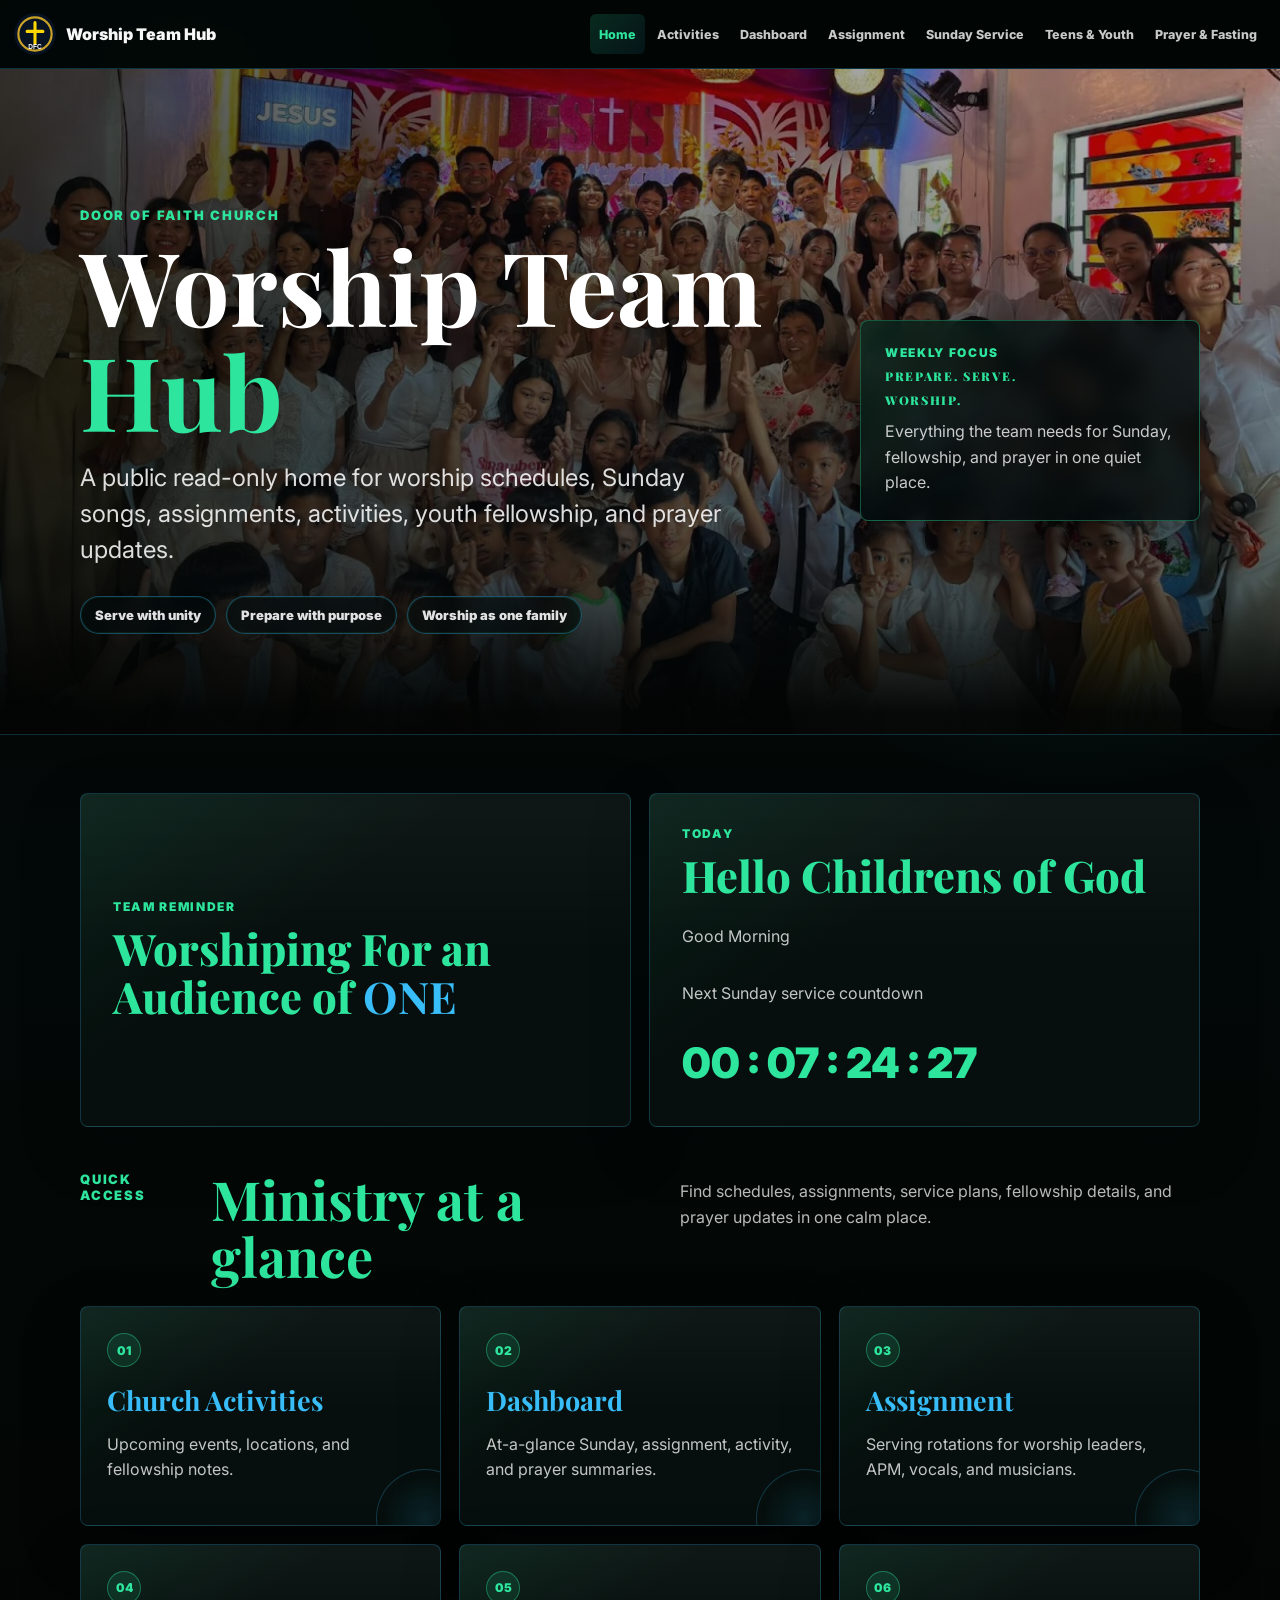
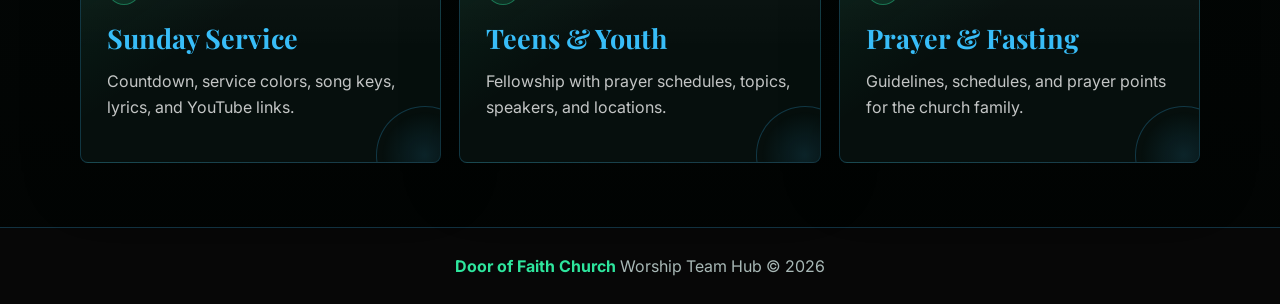
==== commit 7baab0ef: "Add files via upload" ====
--- a/index.html
+++ b/index.html
@@ -10,7 +10,7 @@
   <link href="https://fonts.googleapis.com/css2?family=Inter:wght@400;500;600;700;800;900&family=Playfair+Display:wght@700;800&display=swap" rel="stylesheet">
   <link rel="stylesheet" href="css/style.css">
 </head>
-<body>
+<body class="home-page">
   <header class="site-header">
     <nav class="navbar" aria-label="Main navigation">
       <a class="brand" href="index.html"><img src="assets/logo.svg" alt="DFC logo"><span>Worship Team Hub</span></a>
@@ -32,17 +32,17 @@
     <section class="hero">
       <div class="hero-inner">
         <div class="hero-copy-block">
-          <p class="eyebrow">Door of Faith Church</p>
-          <h1><span>Worship Team</span><span>Hub</span></h1>
-          <p class="hero-copy">A public read-only home for worship schedules, Sunday songs, assignments, activities, youth fellowship, and prayer updates.</p>
-          <div class="hero-actions" aria-label="Featured pages">
-          <a class="hero-button primary" href="sunday-service.html">Sunday Service</a>
-          <a class="hero-button" href="activities.html">Church Activities</a>
-          <a class="hero-button" href="activities.html#photos">Activity Photos</a>
-          </div>
-        </div>
-        <aside class="hero-service-card" aria-label="Worship team focus">
-          <span>Weekly Focus</span>
+          <p class="eyebrow">Door of Faith Church</p>
+          <h1><span>Worship Team</span><span>Hub</span></h1>
+          <p class="hero-copy">A public read-only home for worship schedules, Sunday songs, assignments, activities, youth fellowship, and prayer updates.</p>
+          <div class="hero-highlights" aria-label="Worship team highlights">
+            <span>Serve with unity</span>
+            <span>Prepare with purpose</span>
+            <span>Worship as one family</span>
+          </div>
+        </div>
+        <aside class="hero-service-card" aria-label="Worship team focus">
+          <span>Weekly Focus</span>
           <strong><span>Prepare. Serve.</span><span>Worship.</span></strong>
           <p>Everything the team needs for Sunday, fellowship, and prayer in one quiet place.</p>
         </aside>
@@ -65,10 +65,11 @@
           </article>
         </div>
 
-        <div class="section-heading">
-          <p class="eyebrow">Quick access</p>
-          <h2>Ministry at a glance</h2>
-        </div>
+        <div class="section-heading">
+          <p class="eyebrow">Quick access</p>
+          <h2>Ministry at a glance</h2>
+          <p>Find schedules, assignments, service plans, fellowship details, and prayer updates in one calm place.</p>
+        </div>
         <div class="quick-grid">
           <a class="quick-card" href="activities.html"><span>01</span><h2>Church Activities</h2><p>Upcoming events, locations, and fellowship notes.</p></a>
           <a class="quick-card" href="dashboard.html"><span>02</span><h2>Dashboard</h2><p>At-a-glance Sunday, assignment, activity, and prayer summaries.</p></a>
--- a/css/style.css
+++ b/css/style.css
@@ -1,13 +1,15 @@
 :root {
-  --bg: #0a0a0a;
-  --bg-soft: #111111;
-  --panel: #171717;
-  --panel-2: #202020;
-  --gold: #d4af37;
-  --gold-soft: rgba(212, 175, 55, 0.18);
+  --bg: #020706;
+  --bg-soft: #07110f;
+  --panel: #08110f;
+  --panel-2: #0b1a1b;
+  --gold: #2ee59d;
+  --gold-soft: rgba(46, 229, 157, 0.16);
+  --blue: #38bdf8;
+  --green: #2ee59d;
   --text: #f7f7f7;
-  --muted: #a7a7a7;
-  --line: rgba(212, 175, 55, 0.28);
+  --muted: #a8b8b6;
+  --line: rgba(56, 189, 248, 0.24);
   --danger: #ef4444;
 }
 
@@ -21,9 +23,26 @@
   font-family: "Inter", "Lato", Arial, sans-serif;
   color: var(--text);
   background:
-    radial-gradient(circle at top left, rgba(212, 175, 55, 0.08), transparent 34rem),
-    linear-gradient(180deg, #050505, var(--bg) 34rem);
+    radial-gradient(circle at 14% 6%, rgba(46, 229, 157, 0.14), transparent 26rem),
+    radial-gradient(circle at 84% 18%, rgba(56, 189, 248, 0.12), transparent 28rem),
+    linear-gradient(180deg, #020403 0%, #030908 48%, #020403 100%);
   overflow-x: hidden;
+}
+
+body.home-page {
+  --bg: #020706;
+  --bg-soft: #07110f;
+  --panel: #08110f;
+  --panel-2: #0b1a1b;
+  --gold: #2ee59d;
+  --gold-soft: rgba(46, 229, 157, 0.16);
+  --blue: #38bdf8;
+  --green: #2ee59d;
+  --line: rgba(56, 189, 248, 0.24);
+  background:
+    radial-gradient(circle at 14% 6%, rgba(46, 229, 157, 0.16), transparent 26rem),
+    radial-gradient(circle at 84% 18%, rgba(56, 189, 248, 0.14), transparent 28rem),
+    linear-gradient(180deg, #020403 0%, #030908 48%, #020403 100%);
 }
 
 a {
@@ -36,7 +55,7 @@
   top: 0;
   z-index: 20;
   border-bottom: 1px solid var(--line);
-  background: rgba(10, 10, 10, 0.94);
+  background: rgba(2, 7, 6, 0.94);
   backdrop-filter: blur(12px);
 }
 
@@ -87,7 +106,8 @@
 .nav-links a:hover,
 .nav-links a.active {
   color: var(--gold);
-  background: var(--gold-soft);
+  background:
+    linear-gradient(135deg, rgba(46, 229, 157, 0.16), rgba(56, 189, 248, 0.08));
 }
 
 .nav-toggle {
@@ -210,7 +230,93 @@
 }
 
 .hero-button.primary:hover {
-  background: #f0cf63;
+  background: #7cf7c2;
+}
+
+.home-page .hero {
+  position: relative;
+  min-height: 74vh;
+  overflow: hidden;
+  padding: 108px 18px 70px;
+  background:
+    linear-gradient(90deg, rgba(0, 4, 4, 0.72) 0%, rgba(2, 9, 11, 0.46) 46%, rgba(2, 7, 8, 0.18) 100%),
+    linear-gradient(180deg, rgba(0, 0, 0, 0.02) 0%, rgba(2, 7, 6, 0.66) 100%),
+    url("../assets/home-hero-church-family.png") center/cover no-repeat;
+  border-bottom: 1px solid rgba(56, 189, 248, 0.22);
+}
+
+.home-page .hero::after {
+  content: "";
+  position: absolute;
+  inset: auto 0 0;
+  height: 150px;
+  pointer-events: none;
+  background: linear-gradient(180deg, transparent, rgba(2, 4, 3, 0.92) 86%);
+}
+
+.home-page .hero-inner {
+  position: relative;
+  z-index: 1;
+  align-items: center;
+  gap: 34px;
+}
+
+.home-page .hero-copy-block {
+  max-width: 820px;
+}
+
+.home-page .hero h1 {
+  max-width: 780px;
+  color: #ffffff;
+  letter-spacing: 0;
+  text-shadow: 0 18px 52px rgba(0, 0, 0, 0.64);
+}
+
+.home-page .hero h1 span:last-child {
+  color: var(--green);
+}
+
+.home-page .hero-copy {
+  max-width: 680px;
+  color: rgba(255, 255, 255, 0.86);
+}
+
+.hero-highlights {
+  display: flex;
+  flex-wrap: wrap;
+  gap: 10px;
+  margin-top: 28px;
+}
+
+.hero-highlights span {
+  display: inline-flex;
+  align-items: center;
+  min-height: 38px;
+  padding: 0 14px;
+  border: 1px solid rgba(56, 189, 248, 0.36);
+  border-radius: 999px;
+  background: rgba(2, 10, 12, 0.62);
+  color: rgba(255, 255, 255, 0.88);
+  font-size: 13px;
+  font-weight: 900;
+  box-shadow: inset 0 0 0 1px rgba(46, 229, 157, 0.08);
+  backdrop-filter: blur(10px);
+}
+
+.home-page .hero-service-card {
+  border-color: rgba(46, 229, 157, 0.34);
+  background:
+    linear-gradient(135deg, rgba(46, 229, 157, 0.12), transparent 42%),
+    rgba(2, 9, 11, 0.78);
+  box-shadow: 0 24px 80px rgba(0, 0, 0, 0.5);
+}
+
+.home-page .hero-service-card strong {
+  color: #ffffff;
+}
+
+.home-page .hero-service-card p {
+  color: rgba(255, 255, 255, 0.78);
 }
 
 .hero-service-card {
@@ -254,10 +360,22 @@
 }
 
 .page-title {
-  padding: 72px 18px 36px;
+  padding: 84px 18px 48px;
   border-bottom: 1px solid var(--line);
-  background: linear-gradient(135deg, #0a0a0a, #151515);
+  background:
+    radial-gradient(circle at 22% 10%, rgba(46, 229, 157, 0.12), transparent 30rem),
+    radial-gradient(circle at 78% 0%, rgba(56, 189, 248, 0.1), transparent 32rem),
+    linear-gradient(135deg, #020403, #07110f 58%, #020708);
   text-align: center;
+}
+
+.page-title h1 {
+  color: #ffffff;
+  text-shadow: 0 18px 50px rgba(0, 0, 0, 0.42);
+}
+
+.page-title .eyebrow {
+  color: var(--green);
 }
 
 .quick-grid,
@@ -280,9 +398,10 @@
   border: 1px solid var(--line);
   border-radius: 8px;
   background:
-    linear-gradient(180deg, rgba(255, 255, 255, 0.025), transparent 44%),
+    linear-gradient(145deg, rgba(46, 229, 157, 0.07), transparent 38%),
+    linear-gradient(180deg, rgba(255, 255, 255, 0.035), transparent 48%),
     var(--panel);
-  box-shadow: 0 18px 42px rgba(0, 0, 0, 0.22);
+  box-shadow: 0 20px 58px rgba(0, 0, 0, 0.26);
 }
 
 .quick-card {
@@ -301,14 +420,17 @@
   bottom: -42px;
   width: 96px;
   height: 96px;
-  border: 1px solid rgba(212, 175, 55, 0.2);
+  border: 1px solid rgba(56, 189, 248, 0.24);
   border-radius: 50%;
+  background: radial-gradient(circle, rgba(56, 189, 248, 0.12), transparent 64%);
 }
 
 .quick-card:hover {
   transform: translateY(-3px);
-  border-color: var(--gold);
-  background: var(--panel-2);
+  border-color: rgba(46, 229, 157, 0.58);
+  background:
+    linear-gradient(145deg, rgba(56, 189, 248, 0.1), transparent 42%),
+    var(--panel-2);
 }
 
 .quick-card > span {
@@ -320,6 +442,7 @@
   margin-bottom: 18px;
   border: 1px solid var(--line);
   border-radius: 50%;
+  background: rgba(46, 229, 157, 0.1);
   color: var(--gold);
   font-size: 12px;
   font-weight: 900;
@@ -328,7 +451,7 @@
 .quick-card h2,
 .record-card h2 {
   margin: 0 0 10px;
-  color: var(--gold);
+  color: var(--blue);
   font-family: "Playfair Display", Georgia, serif;
   font-size: 27px;
   line-height: 1.12;
@@ -387,6 +510,86 @@
   font-weight: 900;
 }
 
+.home-page .section {
+  padding-top: 58px;
+}
+
+.home-page .home-row {
+  gap: 18px;
+  margin-bottom: 44px;
+}
+
+.home-page .quote-card,
+.home-page .mini-card,
+.home-page .quick-card {
+  border-color: rgba(56, 189, 248, 0.22);
+  background:
+    linear-gradient(145deg, rgba(46, 229, 157, 0.08), transparent 38%),
+    linear-gradient(180deg, rgba(255, 255, 255, 0.035), transparent 48%),
+    rgba(7, 17, 15, 0.92);
+  box-shadow: 0 20px 58px rgba(0, 0, 0, 0.26);
+}
+
+.home-page .quote-card,
+.home-page .mini-card {
+  min-height: 220px;
+  padding: 32px;
+}
+
+.home-page .quote-card p,
+.home-page .greeting,
+.home-page .mini-countdown,
+.home-page .section-heading h2 {
+  color: var(--green);
+}
+
+.home-page .quote-card strong {
+  color: var(--blue);
+}
+
+.home-page .section-heading {
+  align-items: start;
+  margin-bottom: 22px;
+}
+
+.home-page .section-heading p:not(.eyebrow) {
+  max-width: 520px;
+  margin: 8px 0 0;
+  color: rgba(255, 255, 255, 0.72);
+  line-height: 1.6;
+}
+
+.home-page .quick-grid {
+  gap: 18px;
+}
+
+.home-page .quick-card {
+  min-height: 182px;
+  padding: 26px;
+}
+
+.home-page .quick-card::after {
+  border-color: rgba(56, 189, 248, 0.24);
+  background: radial-gradient(circle, rgba(56, 189, 248, 0.12), transparent 64%);
+}
+
+.home-page .quick-card:hover {
+  border-color: rgba(46, 229, 157, 0.58);
+  background:
+    linear-gradient(145deg, rgba(56, 189, 248, 0.1), transparent 42%),
+    var(--panel-2);
+}
+
+.home-page .quick-card > span {
+  border-color: rgba(46, 229, 157, 0.38);
+  background: rgba(46, 229, 157, 0.1);
+  color: var(--green);
+}
+
+.home-page .quick-card h2 {
+  color: var(--blue);
+}
+
 .section-heading {
   display: flex;
   align-items: end;
@@ -397,13 +600,31 @@
 
 .section-heading h2 {
   margin: 0;
+  color: var(--green);
   font-family: "Playfair Display", Georgia, serif;
   font-size: clamp(32px, 5vw, 54px);
   line-height: 1.05;
 }
 
+.section-heading p:not(.eyebrow) {
+  max-width: 520px;
+  margin: 8px 0 0;
+  color: rgba(255, 255, 255, 0.72);
+  line-height: 1.6;
+}
+
 .record-card {
-  padding: 22px;
+  padding: 24px;
+  transition: transform 180ms ease, border-color 180ms ease, background 180ms ease;
+}
+
+.record-card:hover,
+.summary-card:hover {
+  transform: translateY(-2px);
+  border-color: rgba(46, 229, 157, 0.48);
+  background:
+    linear-gradient(145deg, rgba(56, 189, 248, 0.09), transparent 42%),
+    var(--panel-2);
 }
 
 .record-field {
@@ -457,7 +678,7 @@
 
 .activity-tab:hover,
 .activity-tab.is-active {
-  background: var(--gold);
+  background: linear-gradient(135deg, var(--green), var(--blue));
   color: #0a0a0a;
 }
 
@@ -505,9 +726,10 @@
   border: 1px solid var(--line);
   border-radius: 8px;
   background:
+    linear-gradient(145deg, rgba(56, 189, 248, 0.08), transparent 38%),
     linear-gradient(180deg, rgba(255, 255, 255, 0.025), transparent 44%),
     var(--panel);
-  box-shadow: 0 18px 42px rgba(0, 0, 0, 0.22);
+  box-shadow: 0 20px 58px rgba(0, 0, 0, 0.26);
 }
 
 .photo-toolbar h2 {
@@ -926,9 +1148,10 @@
   border: 1px solid var(--line);
   border-radius: 8px;
   background:
+    linear-gradient(145deg, rgba(46, 229, 157, 0.07), transparent 38%),
     linear-gradient(180deg, rgba(255, 255, 255, 0.025), transparent 44%),
     var(--panel);
-  box-shadow: 0 18px 42px rgba(0, 0, 0, 0.22);
+  box-shadow: 0 20px 58px rgba(0, 0, 0, 0.26);
 }
 
 .photo-frame {
@@ -957,8 +1180,8 @@
   line-height: 1.12;
   text-align: center;
   background:
-    linear-gradient(135deg, rgba(212, 175, 55, 0.18), rgba(255, 255, 255, 0.03)),
-    #111;
+    linear-gradient(135deg, rgba(46, 229, 157, 0.16), rgba(56, 189, 248, 0.08)),
+    #07110f;
 }
 
 .photo-card:hover .photo-frame img {
@@ -1039,7 +1262,7 @@
   padding: 0 18px;
   border: 1px solid var(--gold);
   border-radius: 999px;
-  background: var(--gold);
+  background: linear-gradient(135deg, var(--green), var(--blue));
   color: #0a0a0a;
   font: inherit;
   font-weight: 900;
@@ -1047,7 +1270,7 @@
 }
 
 .gold-action:hover {
-  background: #f0cf63;
+  background: linear-gradient(135deg, #7cf7c2, #7dd3fc);
 }
 
 .gold-action:disabled {
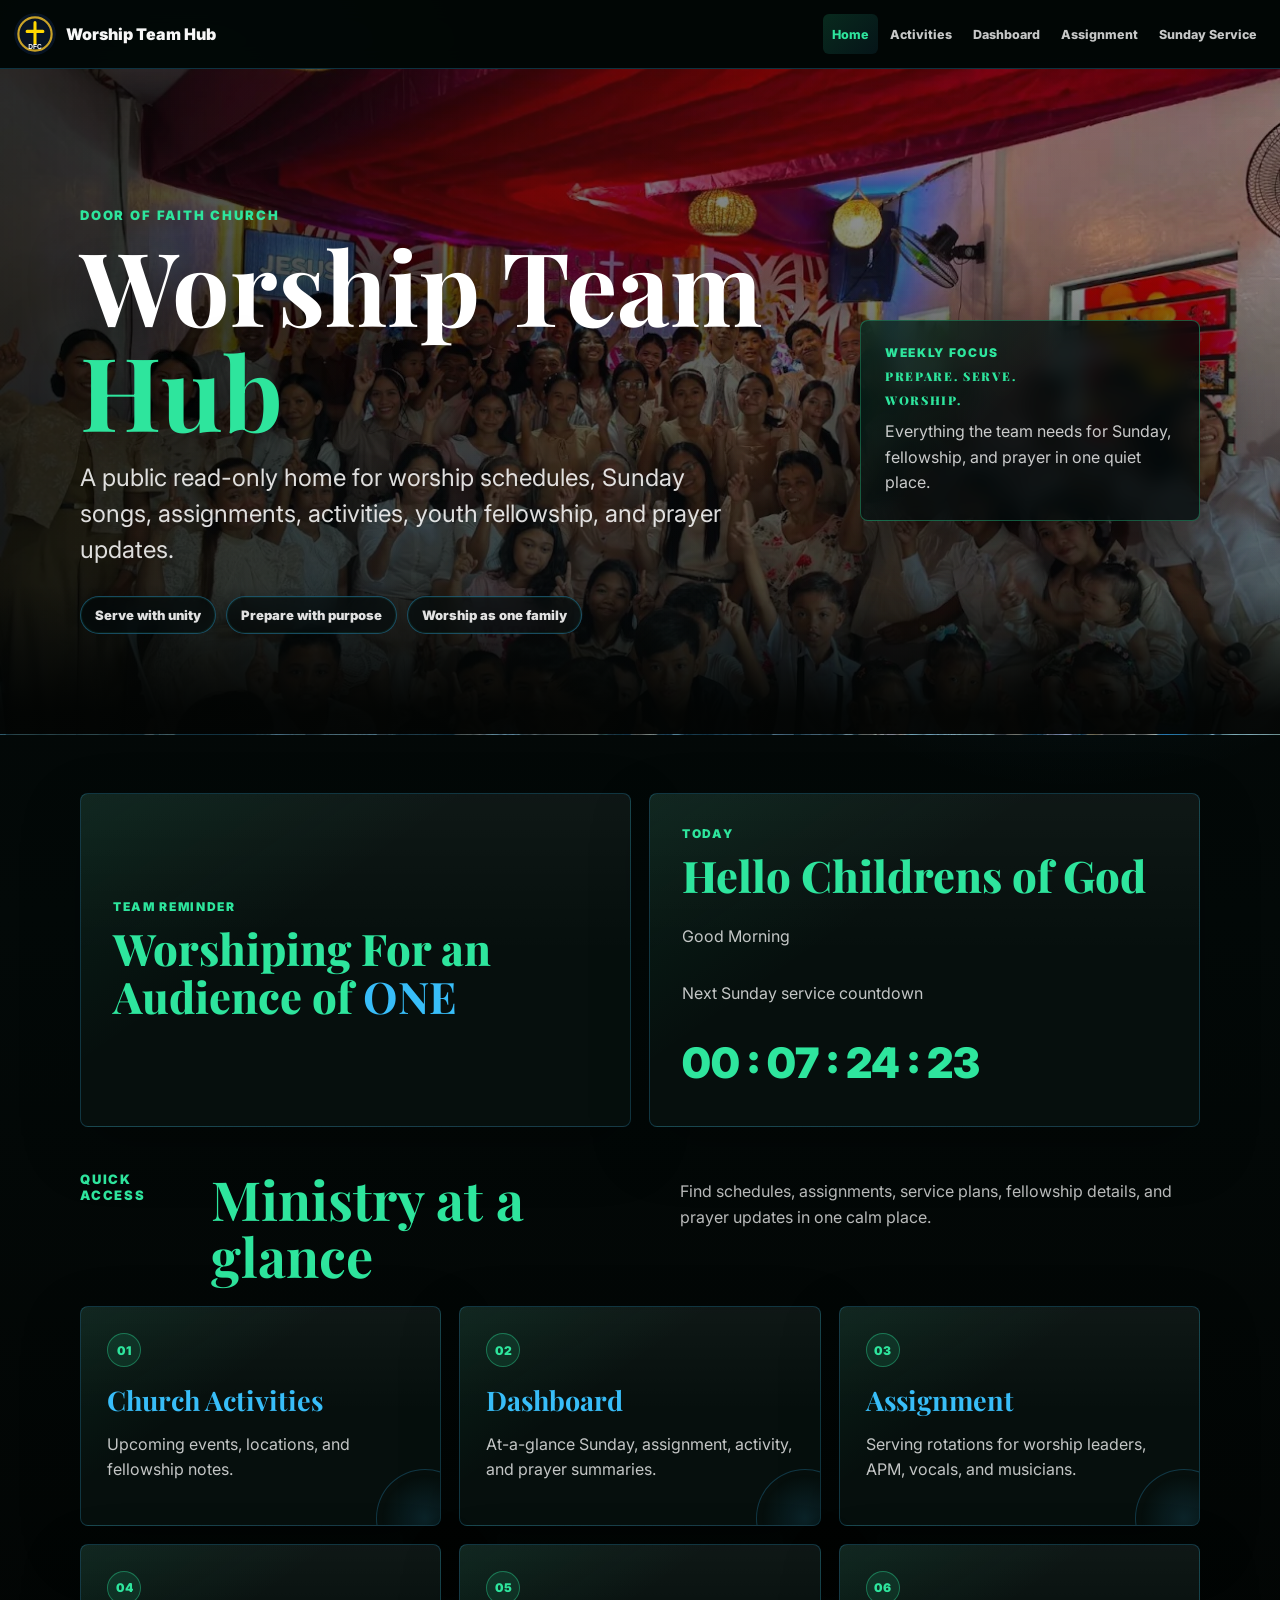
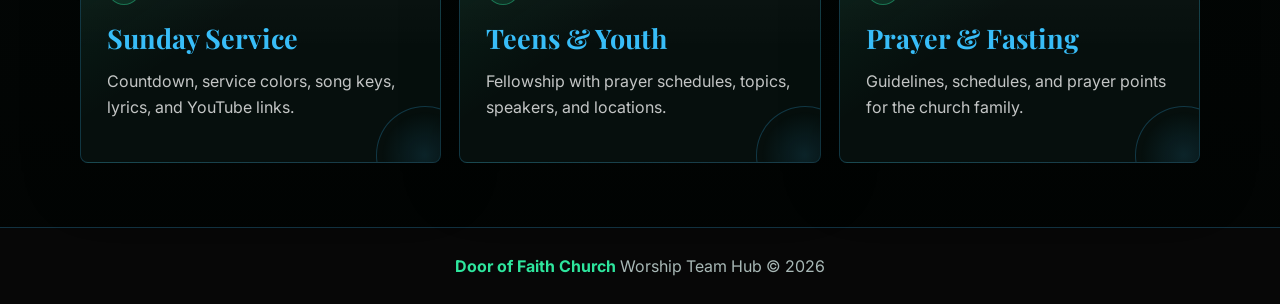
==== commit 5518089a: "Add files via upload" ====
--- a/index.html
+++ b/index.html
@@ -19,11 +19,9 @@
         <li><a href="index.html" data-nav="index">Home</a></li>
         <li><a href="activities.html" data-nav="activities">Activities</a></li>
 
-        <li><a href="dashboard.html" data-nav="dashboard">Dashboard</a></li>
-        <li><a href="assignment.html" data-nav="assignment">Assignment</a></li>
-        <li><a href="sunday-service.html" data-nav="sunday-service">Sunday Service</a></li>
-        <li><a href="teens-youth.html" data-nav="teens-youth">Teens & Youth</a></li>
-        <li><a href="prayer-fasting.html" data-nav="prayer-fasting">Prayer & Fasting</a></li>
+        <li><a href="dashboard.html" data-nav="dashboard">Dashboard</a></li>
+        <li><a href="assignment.html" data-nav="assignment">Assignment</a></li>
+        <li><a href="sunday-service.html" data-nav="sunday-service">Sunday Service</a></li>
       </ul>
     </nav>
   </header>
@@ -75,8 +73,8 @@
           <a class="quick-card" href="dashboard.html"><span>02</span><h2>Dashboard</h2><p>At-a-glance Sunday, assignment, activity, and prayer summaries.</p></a>
           <a class="quick-card" href="assignment.html"><span>03</span><h2>Assignment</h2><p>Serving rotations for worship leaders, APM, vocals, and musicians.</p></a>
           <a class="quick-card" href="sunday-service.html"><span>04</span><h2>Sunday Service</h2><p>Countdown, service colors, song keys, lyrics, and YouTube links.</p></a>
-          <a class="quick-card" href="teens-youth.html"><span>05</span><h2>Teens & Youth</h2><p>Fellowship with prayer schedules, topics, speakers, and locations.</p></a>
-          <a class="quick-card" href="prayer-fasting.html"><span>06</span><h2>Prayer & Fasting</h2><p>Guidelines, schedules, and prayer points for the church family.</p></a>
+          <a class="quick-card" href="assignment.html#teens-youth"><span>05</span><h2>Teens & Youth</h2><p>Fellowship with prayer schedules, topics, speakers, and locations.</p></a>
+          <a class="quick-card" href="assignment.html#prayer-fasting"><span>06</span><h2>Prayer & Fasting</h2><p>Guidelines, schedules, and prayer points for the church family.</p></a>
         </div>
       </div>
     </section>
--- a/css/style.css
+++ b/css/style.css
@@ -7,6 +7,8 @@
   --gold-soft: rgba(46, 229, 157, 0.16);
   --blue: #38bdf8;
   --green: #2ee59d;
+  --amber: #d4af37;
+  --amber-soft: rgba(212, 175, 55, 0.16);
   --text: #f7f7f7;
   --muted: #a8b8b6;
   --line: rgba(56, 189, 248, 0.24);
@@ -618,6 +620,58 @@
   transition: transform 180ms ease, border-color 180ms ease, background 180ms ease;
 }
 
+.assignment-tabs {
+  display: inline-flex;
+  flex-wrap: wrap;
+  gap: 8px;
+  margin: -18px 0 28px;
+  padding: 6px;
+  border: 1px solid var(--line);
+  border-radius: 999px;
+  background: rgba(255, 255, 255, 0.03);
+}
+
+.assignment-tab {
+  min-height: 42px;
+  padding: 0 18px;
+  border: 1px solid rgba(255, 255, 255, 0.16);
+  border-radius: 999px;
+  background: transparent;
+  color: var(--muted);
+  font: inherit;
+  font-size: 14px;
+  font-weight: 900;
+  cursor: pointer;
+}
+
+.assignment-tab:hover,
+.assignment-tab.is-active {
+  border-color: transparent;
+  background: var(--green);
+  color: #04100d;
+}
+
+.assignment-panel {
+  animation: panelFade 180ms ease;
+}
+
+.assignment-card {
+  border-left-width: 2px;
+  border-radius: 12px;
+}
+
+.assignment-card-main {
+  border-left-color: var(--amber);
+}
+
+.assignment-card-youth {
+  border-left-color: var(--blue);
+}
+
+.assignment-card-prayer {
+  border-left-color: #a78bfa;
+}
+
 .record-card:hover,
 .summary-card:hover {
   transform: translateY(-2px);
@@ -646,6 +700,10 @@
   font-weight: 900;
   text-transform: uppercase;
   letter-spacing: 0.1em;
+}
+
+.assignment-card .record-field span {
+  color: var(--green);
 }
 
 .record-field.primary strong {
@@ -1234,11 +1292,70 @@
 .summary-card {
   min-height: 138px;
   padding: 22px;
-}
-
-.summary-card strong {
+  position: relative;
+  border-left: 2px solid var(--amber);
+  border-radius: 12px;
+}
+
+.summary-card-head {
+  display: grid;
+  grid-template-columns: auto 1fr auto;
+  align-items: center;
+  gap: 10px;
+  margin-bottom: 18px;
+}
+
+.summary-icon {
+  display: inline-grid;
+  place-items: center;
+  width: 34px;
+  height: 34px;
+  border: 1px solid rgba(212, 175, 55, 0.34);
+  border-radius: 50%;
+  background: var(--amber-soft);
+  color: var(--amber);
+}
+
+.summary-icon svg {
+  width: 18px;
+  height: 18px;
+  fill: none;
+  stroke: currentColor;
+  stroke-width: 2;
+  stroke-linecap: round;
+  stroke-linejoin: round;
+}
+
+.summary-card-head span {
+  margin: 0;
+  color: var(--muted);
+  font-size: 12px;
+}
+
+.summary-badge {
+  padding: 6px 9px;
+  border-radius: 999px;
+  background: var(--amber-soft);
+  color: var(--amber);
+  font-size: 11px;
+  font-weight: 900;
+  white-space: nowrap;
+}
+
+.summary-card-body strong {
   display: block;
-  font-size: 20px;
+  color: var(--text);
+  font-size: 17px;
+  font-weight: 800;
+  line-height: 1.35;
+}
+
+.summary-card-body p {
+  margin: 6px 0 0;
+  color: var(--muted);
+  font-size: 14px;
+  font-weight: 700;
+  line-height: 1.45;
 }
 
 .empty-state {
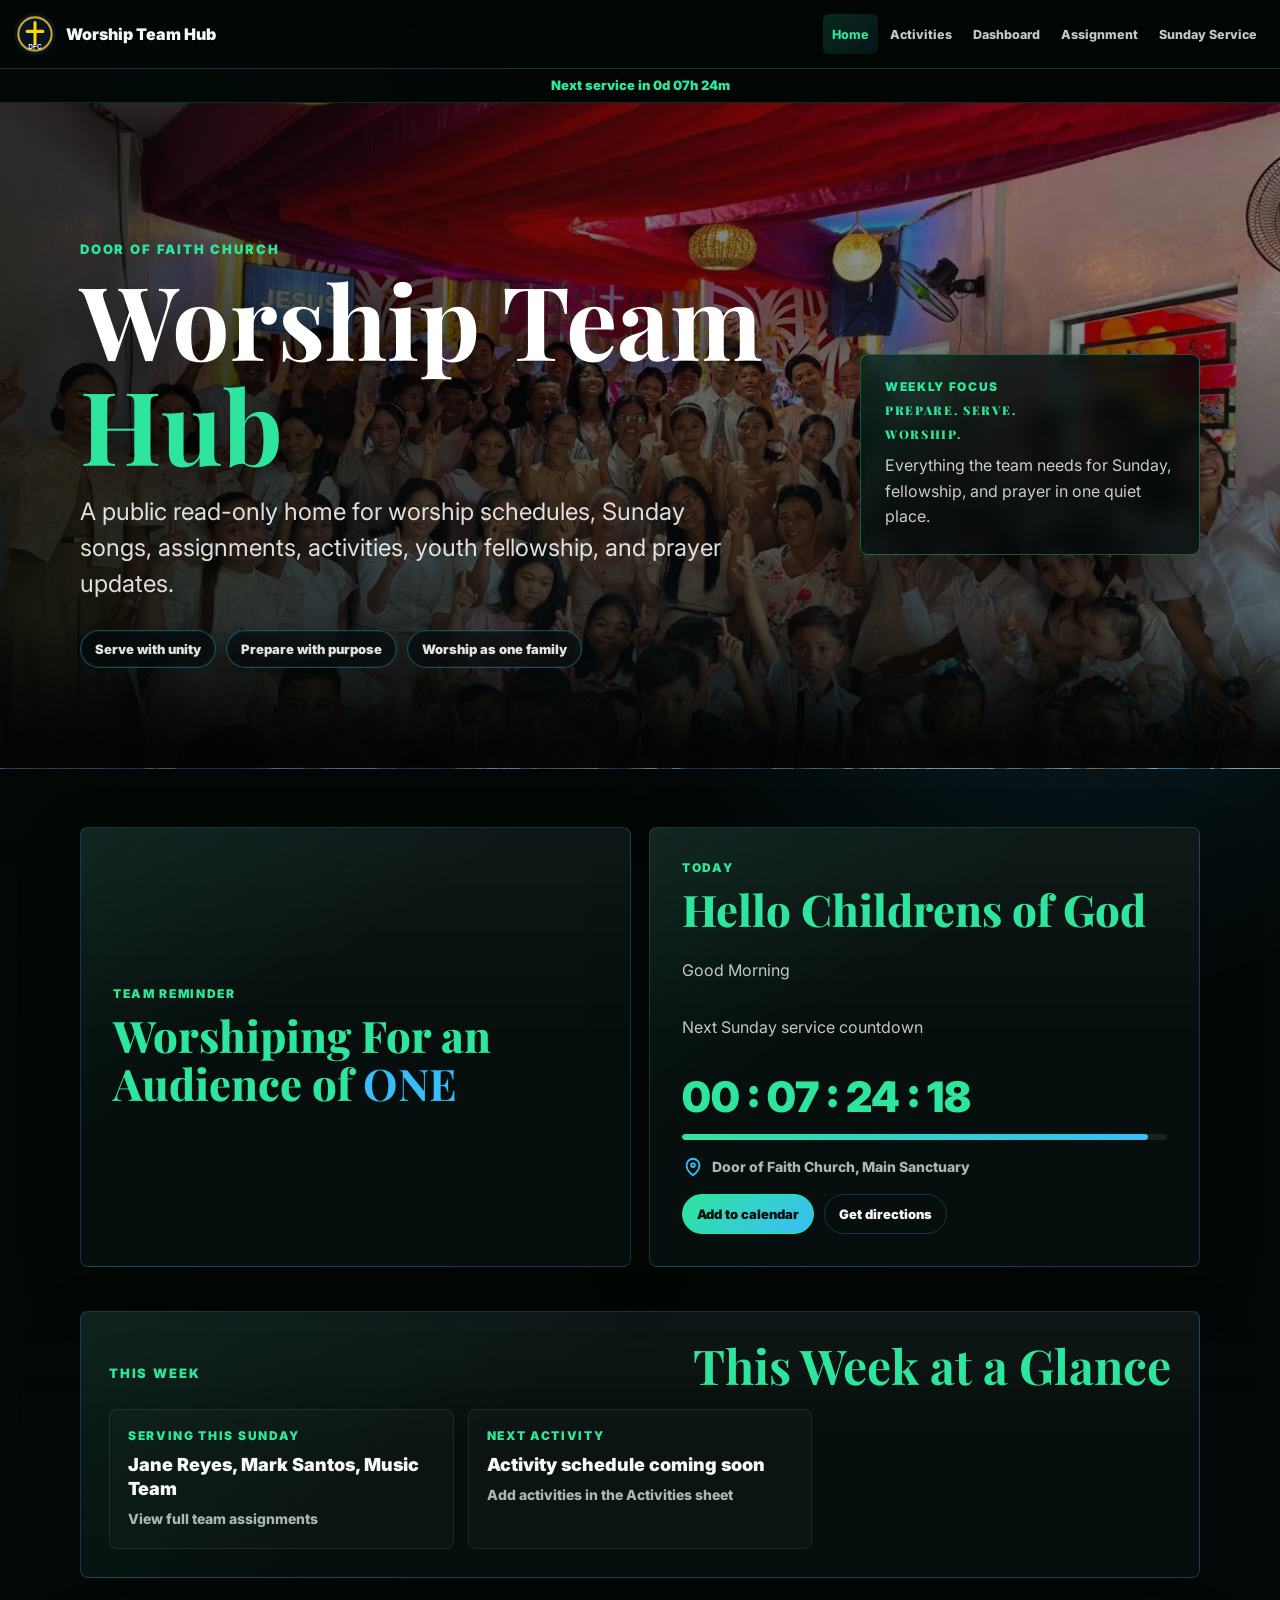
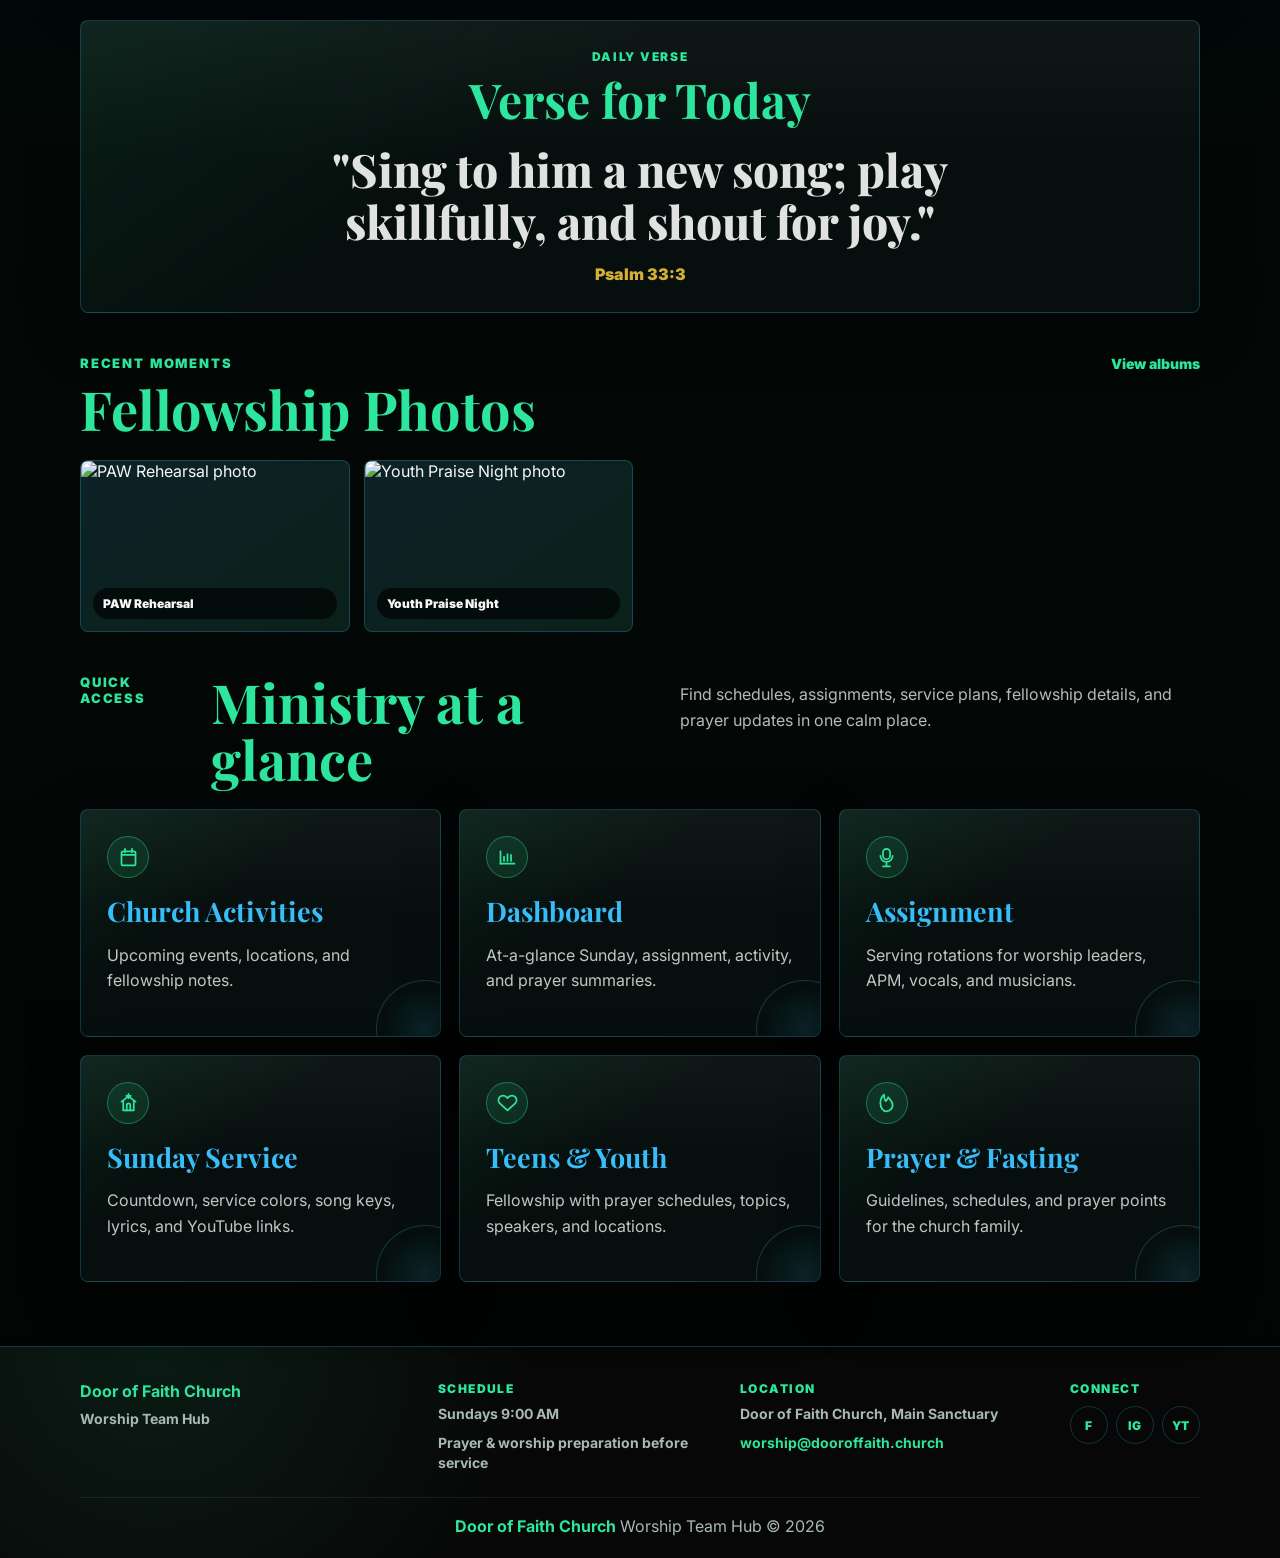
==== commit 73f50e09: "Add files via upload" ====
--- a/index.html
+++ b/index.html
@@ -11,9 +11,9 @@
   <link rel="stylesheet" href="css/style.css">
 </head>
 <body class="home-page">
-  <header class="site-header">
-    <nav class="navbar" aria-label="Main navigation">
-      <a class="brand" href="index.html"><img src="assets/logo.svg" alt="DFC logo"><span>Worship Team Hub</span></a>
+  <header class="site-header">
+    <nav class="navbar" aria-label="Main navigation">
+      <a class="brand" href="index.html"><img src="assets/logo.svg" alt="DFC logo"><span>Worship Team Hub</span></a>
       <button class="nav-toggle" aria-expanded="false" aria-controls="primary-nav" aria-label="Toggle navigation"><span></span><span></span><span></span></button>
       <ul class="nav-links" id="primary-nav">
         <li><a href="index.html" data-nav="index">Home</a></li>
@@ -22,11 +22,14 @@
         <li><a href="dashboard.html" data-nav="dashboard">Dashboard</a></li>
         <li><a href="assignment.html" data-nav="assignment">Assignment</a></li>
         <li><a href="sunday-service.html" data-nav="sunday-service">Sunday Service</a></li>
-      </ul>
-    </nav>
-  </header>
-
-  <main>
+      </ul>
+    </nav>
+  </header>
+  <div class="service-sticky" aria-live="polite">
+    <span id="stickyCountdown">Next service loading...</span>
+  </div>
+
+  <main>
     <section class="hero">
       <div class="hero-inner">
         <div class="hero-copy-block">
@@ -54,35 +57,89 @@
             <span class="card-kicker">Team reminder</span>
             <p><span>Worshiping For an</span><span>Audience of <strong>ONE</strong></span></p>
           </article>
-          <article class="mini-card">
-            <span class="card-kicker">Today</span>
-            <p class="greeting">Hello Childrens of God</p>
-            <p class="body-copy" id="timeGreeting">Good Day</p>
-            <p class="body-copy">Next Sunday service countdown</p>
-            <div class="mini-countdown" id="miniCountdown">00 : 00 : 00 : 00</div>
-          </article>
-        </div>
-
+          <article class="mini-card">
+            <span class="card-kicker">Today</span>
+            <p class="greeting">Hello Childrens of God</p>
+            <p class="body-copy" id="timeGreeting">Good Day</p>
+            <p class="body-copy">Next Sunday service countdown</p>
+            <div class="mini-countdown" id="miniCountdown">00 : 00 : 00 : 00</div>
+            <div class="countdown-progress" aria-label="Weekly countdown progress"><span id="serviceWeekProgress"></span></div>
+            <p class="service-location">
+              <span aria-hidden="true">
+                <svg viewBox="0 0 24 24"><path d="M12 21s7-5.2 7-11a7 7 0 1 0-14 0c0 5.8 7 11 7 11Z"/><circle cx="12" cy="10" r="2"/></svg>
+              </span>
+              Door of Faith Church, Main Sanctuary
+            </p>
+            <div class="mini-actions">
+              <button class="home-action primary" type="button" id="addCalendarButton">Add to calendar</button>
+              <a class="home-action" id="directionsLink" href="https://www.google.com/maps/search/?api=1&query=Door%20of%20Faith%20Church%20Main%20Sanctuary" target="_blank" rel="noopener">Get directions</a>
+            </div>
+          </article>
+        </div>
+
+        <section class="week-panel" aria-labelledby="weekHeading">
+          <div class="week-panel-head">
+            <p class="eyebrow">This week</p>
+            <h2 id="weekHeading">This Week at a Glance</h2>
+          </div>
+          <div class="week-grid" id="homeWeekGrid"></div>
+        </section>
+
+        <article class="devotional-card" aria-labelledby="devotionalHeading">
+          <span class="card-kicker">Daily verse</span>
+          <h2 id="devotionalHeading">Verse for Today</h2>
+          <blockquote id="dailyVerseText">Loading today&apos;s encouragement...</blockquote>
+          <p id="dailyVerseReference"></p>
+        </article>
+
+        <section class="featured-photos" aria-labelledby="featuredPhotosHeading">
+          <div class="section-heading compact">
+            <div>
+              <p class="eyebrow">Recent moments</p>
+              <h2 id="featuredPhotosHeading">Fellowship Photos</h2>
+            </div>
+            <a class="text-link" href="activities.html#photos">View albums</a>
+          </div>
+          <div class="featured-photo-grid" id="homePhotoStrip"></div>
+        </section>
+
         <div class="section-heading">
           <p class="eyebrow">Quick access</p>
           <h2>Ministry at a glance</h2>
           <p>Find schedules, assignments, service plans, fellowship details, and prayer updates in one calm place.</p>
         </div>
-        <div class="quick-grid">
-          <a class="quick-card" href="activities.html"><span>01</span><h2>Church Activities</h2><p>Upcoming events, locations, and fellowship notes.</p></a>
-          <a class="quick-card" href="dashboard.html"><span>02</span><h2>Dashboard</h2><p>At-a-glance Sunday, assignment, activity, and prayer summaries.</p></a>
-          <a class="quick-card" href="assignment.html"><span>03</span><h2>Assignment</h2><p>Serving rotations for worship leaders, APM, vocals, and musicians.</p></a>
-          <a class="quick-card" href="sunday-service.html"><span>04</span><h2>Sunday Service</h2><p>Countdown, service colors, song keys, lyrics, and YouTube links.</p></a>
-          <a class="quick-card" href="assignment.html#teens-youth"><span>05</span><h2>Teens & Youth</h2><p>Fellowship with prayer schedules, topics, speakers, and locations.</p></a>
-          <a class="quick-card" href="assignment.html#prayer-fasting"><span>06</span><h2>Prayer & Fasting</h2><p>Guidelines, schedules, and prayer points for the church family.</p></a>
-        </div>
-      </div>
-    </section>
-  </main>
-
-  <footer class="site-footer">
-    <strong>Door of Faith Church</strong> Worship Team Hub &copy; <span id="footerYear"></span>
-  </footer>
+        <div class="quick-grid" id="quickAccessGrid"></div>
+      </div>
+    </section>
+  </main>
+
+  <footer class="site-footer">
+    <div class="footer-grid">
+      <div>
+        <strong>Door of Faith Church</strong>
+        <p>Worship Team Hub</p>
+      </div>
+      <div>
+        <span class="footer-label">Schedule</span>
+        <p>Sundays 9:00 AM</p>
+        <p>Prayer & worship preparation before service</p>
+      </div>
+      <div>
+        <span class="footer-label">Location</span>
+        <p>Door of Faith Church, Main Sanctuary</p>
+        <p><a href="mailto:worship@dooroffaith.church">worship@dooroffaith.church</a></p>
+      </div>
+      <div>
+        <span class="footer-label">Connect</span>
+        <div class="social-links" aria-label="Social media links">
+          <a href="#" aria-label="Facebook">f</a>
+          <a href="#" aria-label="Instagram">ig</a>
+          <a href="#" aria-label="YouTube">yt</a>
+        </div>
+      </div>
+    </div>
+    <div class="footer-bottom"><strong>Door of Faith Church</strong> Worship Team Hub &copy; <span id="footerYear"></span></div>
+  </footer>
   <script src="js/config.js"></script>
   <script src="js/main.js"></script>
 </body>
--- a/css/style.css
+++ b/css/style.css
@@ -61,6 +61,22 @@
   backdrop-filter: blur(12px);
 }
 
+.service-sticky {
+  position: sticky;
+  top: 68px;
+  z-index: 18;
+  display: flex;
+  justify-content: center;
+  min-height: 34px;
+  padding: 8px 18px;
+  border-bottom: 1px solid rgba(46, 229, 157, 0.18);
+  background: rgba(2, 7, 6, 0.9);
+  color: var(--green);
+  font-size: 13px;
+  font-weight: 900;
+  backdrop-filter: blur(10px);
+}
+
 .navbar {
   min-height: 68px;
   display: flex;
@@ -430,6 +446,7 @@
 .quick-card:hover {
   transform: translateY(-3px);
   border-color: rgba(46, 229, 157, 0.58);
+  box-shadow: 0 24px 72px rgba(0, 0, 0, 0.32), 0 0 0 1px rgba(46, 229, 157, 0.18);
   background:
     linear-gradient(145deg, rgba(56, 189, 248, 0.1), transparent 42%),
     var(--panel-2);
@@ -450,6 +467,35 @@
   font-weight: 900;
 }
 
+.quick-card.upgraded .quick-icon {
+  width: 42px;
+  height: 42px;
+  margin-bottom: 18px;
+}
+
+.quick-icon svg {
+  width: 21px;
+  height: 21px;
+  fill: none;
+  stroke: currentColor;
+  stroke-width: 2;
+  stroke-linecap: round;
+  stroke-linejoin: round;
+}
+
+.quick-new-badge {
+  position: absolute;
+  top: 18px;
+  right: 18px;
+  padding: 6px 9px;
+  border-radius: 999px;
+  background: var(--amber-soft);
+  color: var(--amber);
+  font-size: 11px;
+  font-weight: 900;
+  text-transform: uppercase;
+}
+
 .quick-card h2,
 .record-card h2 {
   margin: 0 0 10px;
@@ -510,6 +556,249 @@
   color: var(--gold);
   font-size: clamp(28px, 4vw, 42px);
   font-weight: 900;
+}
+
+.countdown-progress {
+  height: 6px;
+  overflow: hidden;
+  margin: 6px 0 16px;
+  border-radius: 999px;
+  background: rgba(255, 255, 255, 0.08);
+}
+
+.countdown-progress span {
+  display: block;
+  width: 0;
+  height: 100%;
+  border-radius: inherit;
+  background: linear-gradient(135deg, var(--green), var(--blue));
+  transition: width 400ms ease;
+}
+
+.service-location {
+  display: flex;
+  align-items: center;
+  gap: 8px;
+  margin: 0 0 16px;
+  color: var(--muted);
+  font-size: 14px;
+  font-weight: 800;
+  line-height: 1.45;
+}
+
+.service-location span {
+  display: inline-grid;
+  place-items: center;
+  flex: 0 0 auto;
+  width: 22px;
+  height: 22px;
+  color: var(--blue);
+}
+
+.service-location svg,
+.social-links svg {
+  width: 100%;
+  height: 100%;
+  fill: none;
+  stroke: currentColor;
+  stroke-width: 2;
+  stroke-linecap: round;
+  stroke-linejoin: round;
+}
+
+.mini-actions {
+  display: flex;
+  flex-wrap: wrap;
+  gap: 10px;
+}
+
+.home-action {
+  display: inline-flex;
+  align-items: center;
+  justify-content: center;
+  min-height: 40px;
+  padding: 0 14px;
+  border: 1px solid var(--line);
+  border-radius: 999px;
+  background: transparent;
+  color: var(--text);
+  font: inherit;
+  font-size: 13px;
+  font-weight: 900;
+  cursor: pointer;
+}
+
+.home-action:hover {
+  border-color: var(--green);
+  background: var(--gold-soft);
+  color: var(--green);
+}
+
+.home-action.primary {
+  border-color: var(--green);
+  background: linear-gradient(135deg, var(--green), var(--blue));
+  color: #04100d;
+}
+
+.week-panel,
+.devotional-card,
+.featured-photos {
+  margin-bottom: 42px;
+}
+
+.week-panel,
+.devotional-card {
+  padding: 28px;
+  border: 1px solid var(--line);
+  border-radius: 8px;
+  background:
+    linear-gradient(145deg, rgba(46, 229, 157, 0.07), transparent 38%),
+    linear-gradient(180deg, rgba(255, 255, 255, 0.035), transparent 48%),
+    rgba(7, 17, 15, 0.92);
+  box-shadow: 0 20px 58px rgba(0, 0, 0, 0.26);
+}
+
+.week-panel-head {
+  display: flex;
+  align-items: end;
+  justify-content: space-between;
+  gap: 18px;
+  margin-bottom: 18px;
+}
+
+.week-panel h2,
+.devotional-card h2 {
+  margin: 0;
+  color: var(--green);
+  font-family: "Playfair Display", Georgia, serif;
+  font-size: clamp(30px, 4vw, 48px);
+  line-height: 1.06;
+}
+
+.week-grid {
+  display: grid;
+  grid-template-columns: repeat(3, 1fr);
+  gap: 14px;
+}
+
+.week-item {
+  min-width: 0;
+  padding: 18px;
+  border: 1px solid rgba(255, 255, 255, 0.08);
+  border-radius: 8px;
+  background: rgba(255, 255, 255, 0.025);
+  transition: transform 180ms ease, border-color 180ms ease, background 180ms ease;
+}
+
+.week-item:hover {
+  transform: translateY(-2px);
+  border-color: rgba(46, 229, 157, 0.44);
+  background: rgba(46, 229, 157, 0.07);
+}
+
+.week-item strong {
+  display: block;
+  color: var(--text);
+  font-size: 18px;
+  font-weight: 900;
+  line-height: 1.35;
+}
+
+.week-item p {
+  margin: 8px 0 0;
+  color: var(--muted);
+  font-size: 14px;
+  font-weight: 800;
+  line-height: 1.45;
+}
+
+.devotional-card {
+  text-align: center;
+}
+
+.devotional-card blockquote {
+  max-width: 780px;
+  margin: 18px auto 0;
+  color: rgba(255, 255, 255, 0.88);
+  font-family: "Playfair Display", Georgia, serif;
+  font-size: clamp(28px, 4vw, 46px);
+  font-weight: 800;
+  line-height: 1.15;
+}
+
+.devotional-card p {
+  margin: 16px 0 0;
+  color: var(--amber);
+  font-weight: 900;
+}
+
+.section-heading.compact {
+  margin-bottom: 16px;
+}
+
+.text-link {
+  color: var(--green);
+  font-size: 14px;
+  font-weight: 900;
+}
+
+.featured-photo-grid {
+  display: grid;
+  grid-template-columns: repeat(4, 1fr);
+  gap: 14px;
+}
+
+.featured-photo,
+.featured-photo-placeholder {
+  position: relative;
+  min-height: 170px;
+  overflow: hidden;
+  border: 1px solid var(--line);
+  border-radius: 8px;
+  background:
+    linear-gradient(145deg, rgba(56, 189, 248, 0.1), rgba(46, 229, 157, 0.07)),
+    var(--panel);
+}
+
+.featured-photo img {
+  display: block;
+  width: 100%;
+  height: 100%;
+  min-height: 170px;
+  object-fit: cover;
+  transition: transform 220ms ease, opacity 220ms ease;
+}
+
+.featured-photo:hover img {
+  transform: scale(1.04);
+  opacity: 0.9;
+}
+
+.featured-photo span {
+  position: absolute;
+  left: 12px;
+  right: 12px;
+  bottom: 12px;
+  padding: 8px 10px;
+  border-radius: 999px;
+  background: rgba(2, 7, 6, 0.78);
+  color: var(--text);
+  font-size: 12px;
+  font-weight: 900;
+  overflow: hidden;
+  text-overflow: ellipsis;
+  white-space: nowrap;
+  backdrop-filter: blur(8px);
+}
+
+.featured-photo-placeholder {
+  display: grid;
+  align-content: center;
+  padding: 18px;
+}
+
+.featured-photo-placeholder strong {
+  color: var(--muted);
 }
 
 .home-page .section {
@@ -1374,6 +1663,362 @@
   margin-bottom: 18px;
 }
 
+.activity-toolbar {
+  display: flex;
+  align-items: end;
+  justify-content: space-between;
+  gap: 18px;
+  margin-bottom: 22px;
+  padding: 18px;
+  border: 1px solid var(--line);
+  border-radius: 8px;
+  background:
+    linear-gradient(145deg, rgba(46, 229, 157, 0.07), transparent 38%),
+    rgba(8, 17, 15, 0.92);
+}
+
+.activity-filters {
+  display: flex;
+  flex-wrap: wrap;
+  gap: 12px;
+}
+
+.activity-filter-field {
+  display: grid;
+  gap: 7px;
+  min-width: 180px;
+}
+
+.activity-filter-field span {
+  color: var(--gold);
+  font-size: 12px;
+  font-weight: 900;
+  text-transform: uppercase;
+  letter-spacing: 0.1em;
+}
+
+.activity-filter-field select {
+  min-height: 42px;
+  padding: 0 36px 0 12px;
+  border: 1px solid var(--line);
+  border-radius: 8px;
+  background: #07110f;
+  color: var(--text);
+  font: inherit;
+  font-weight: 800;
+}
+
+.activity-card {
+  position: relative;
+  overflow: hidden;
+}
+
+.activity-card.is-past {
+  opacity: 0.68;
+}
+
+.activity-card-top {
+  display: flex;
+  justify-content: flex-end;
+  margin-bottom: 12px;
+}
+
+.activity-status-badge {
+  display: inline-flex;
+  align-items: center;
+  min-height: 30px;
+  padding: 0 11px;
+  border-radius: 999px;
+  font-size: 11px;
+  font-weight: 900;
+  text-transform: uppercase;
+  letter-spacing: 0.08em;
+}
+
+.activity-status-badge.upcoming {
+  background: rgba(46, 229, 157, 0.16);
+  color: #86efac;
+}
+
+.activity-status-badge.soon {
+  background: rgba(212, 175, 55, 0.18);
+  color: var(--amber);
+}
+
+.activity-status-badge.past {
+  background: rgba(148, 163, 184, 0.16);
+  color: #cbd5e1;
+}
+
+.activity-field-label {
+  display: flex !important;
+  align-items: center;
+  gap: 8px;
+}
+
+.activity-field-icon {
+  display: inline-grid;
+  place-items: center;
+  width: 18px;
+  height: 18px;
+  color: var(--blue);
+}
+
+.activity-field-icon svg,
+.activity-photo-placeholder svg {
+  width: 100%;
+  height: 100%;
+  fill: none;
+  stroke: currentColor;
+  stroke-width: 2;
+  stroke-linecap: round;
+  stroke-linejoin: round;
+}
+
+.activity-photo-placeholder {
+  display: flex;
+  align-items: center;
+  gap: 10px;
+  min-height: 46px;
+  padding: 12px;
+  border: 1px dashed rgba(56, 189, 248, 0.28);
+  border-radius: 8px;
+  color: var(--muted);
+  background: rgba(255, 255, 255, 0.025);
+}
+
+.activity-photo-placeholder span {
+  display: inline-grid;
+  place-items: center;
+  width: 28px;
+  height: 28px;
+  margin: 0;
+  color: var(--blue);
+  letter-spacing: 0;
+}
+
+.activity-photo-placeholder strong {
+  color: var(--muted);
+  font-size: 14px;
+}
+
+.activity-rsvp {
+  display: flex;
+  align-items: center;
+  justify-content: space-between;
+  gap: 12px;
+  margin-top: 16px;
+  padding-top: 16px;
+  border-top: 1px solid rgba(255, 255, 255, 0.08);
+}
+
+.rsvp-count,
+.rsvp-ended {
+  color: var(--muted);
+  font-size: 13px;
+  font-weight: 900;
+}
+
+.rsvp-button {
+  min-height: 38px;
+  padding: 0 14px;
+  border: 1px solid var(--green);
+  border-radius: 999px;
+  background: transparent;
+  color: var(--green);
+  font: inherit;
+  font-size: 13px;
+  font-weight: 900;
+  cursor: pointer;
+}
+
+.rsvp-button:hover,
+.rsvp-button.is-going {
+  background: linear-gradient(135deg, var(--green), var(--blue));
+  color: #04100d;
+}
+
+.rsvp-button.is-going {
+  cursor: default;
+}
+
+.rsvp-ended {
+  display: inline-flex;
+  align-items: center;
+  min-height: 34px;
+  padding: 0 12px;
+  border: 1px solid rgba(148, 163, 184, 0.24);
+  border-radius: 999px;
+  background: rgba(148, 163, 184, 0.1);
+}
+
+.birthday-layout {
+  display: grid;
+  grid-template-columns: minmax(0, 1.35fr) minmax(280px, 0.65fr);
+  gap: 18px;
+  align-items: start;
+}
+
+.birthday-calendar-card,
+.birthday-upcoming-card {
+  min-width: 0;
+  padding: 24px;
+  border: 1px solid var(--line);
+  border-radius: 8px;
+  background:
+    linear-gradient(145deg, rgba(46, 229, 157, 0.07), transparent 38%),
+    linear-gradient(180deg, rgba(255, 255, 255, 0.035), transparent 48%),
+    var(--panel);
+  box-shadow: 0 20px 58px rgba(0, 0, 0, 0.26);
+}
+
+.birthday-calendar-head {
+  display: grid;
+  grid-template-columns: 42px 1fr 42px;
+  align-items: center;
+  gap: 12px;
+  margin-bottom: 18px;
+}
+
+.birthday-calendar-head h2,
+.birthday-upcoming-card h2 {
+  margin: 0;
+  color: var(--green);
+  font-family: "Playfair Display", Georgia, serif;
+  font-size: clamp(28px, 4vw, 42px);
+  line-height: 1.08;
+  text-align: center;
+}
+
+.birthday-upcoming-card h2 {
+  text-align: left;
+}
+
+.birthday-month-button {
+  width: 42px;
+  height: 42px;
+  border: 1px solid var(--line);
+  border-radius: 50%;
+  background: rgba(255, 255, 255, 0.035);
+  color: var(--gold);
+  font: inherit;
+  font-size: 22px;
+  font-weight: 900;
+  cursor: pointer;
+}
+
+.birthday-month-button:hover {
+  border-color: var(--green);
+  background: var(--gold-soft);
+}
+
+.birthday-calendar-grid {
+  display: grid;
+  grid-template-columns: repeat(7, minmax(0, 1fr));
+  gap: 8px;
+}
+
+.birthday-weekday,
+.birthday-day {
+  min-width: 0;
+  border-radius: 8px;
+}
+
+.birthday-weekday {
+  padding: 8px 4px;
+  color: var(--muted);
+  font-size: 12px;
+  font-weight: 900;
+  text-align: center;
+  text-transform: uppercase;
+  letter-spacing: 0.08em;
+}
+
+.birthday-day {
+  min-height: 88px;
+  padding: 10px;
+  border: 1px solid rgba(255, 255, 255, 0.08);
+  background: rgba(255, 255, 255, 0.025);
+}
+
+.birthday-day.is-muted {
+  border-color: transparent;
+  background: transparent;
+}
+
+.birthday-day.has-birthday {
+  border-color: rgba(212, 175, 55, 0.5);
+  background:
+    linear-gradient(135deg, rgba(212, 175, 55, 0.28), rgba(46, 229, 157, 0.08)),
+    rgba(9, 12, 8, 0.92);
+  box-shadow: inset 0 0 0 1px rgba(212, 175, 55, 0.08);
+}
+
+.birthday-day-number {
+  display: inline-flex;
+  color: var(--text);
+  font-size: 15px;
+}
+
+.birthday-cake {
+  float: right;
+  font-size: 16px;
+}
+
+.birthday-names {
+  display: block;
+  clear: both;
+  margin-top: 12px;
+  color: #fef3c7;
+  font-size: 11px;
+  font-weight: 900;
+  line-height: 1.25;
+}
+
+.birthday-list {
+  display: grid;
+  gap: 12px;
+  margin-top: 18px;
+}
+
+.birthday-item {
+  display: grid;
+  grid-template-columns: minmax(0, 1fr) auto;
+  align-items: center;
+  gap: 14px;
+  padding: 14px;
+  border: 1px solid rgba(255, 255, 255, 0.08);
+  border-radius: 8px;
+  background: rgba(255, 255, 255, 0.025);
+}
+
+.birthday-item strong,
+.birthday-item span {
+  display: block;
+}
+
+.birthday-item strong {
+  color: var(--text);
+  font-weight: 900;
+}
+
+.birthday-item span {
+  margin-top: 5px;
+  color: var(--muted);
+  font-size: 13px;
+  font-weight: 800;
+}
+
+.birthday-countdown {
+  padding: 7px 10px;
+  border-radius: 999px;
+  background: var(--amber-soft);
+  color: var(--amber);
+  font-size: 11px;
+  font-weight: 900;
+  white-space: nowrap;
+}
+
 .gold-action {
   min-height: 44px;
   padding: 0 18px;
@@ -1495,15 +2140,78 @@
 }
 
 .site-footer {
-  padding: 28px 18px;
+  padding: 34px 18px 22px;
   border-top: 1px solid var(--line);
-  background: #070707;
+  background:
+    radial-gradient(circle at 12% 0%, rgba(46, 229, 157, 0.09), transparent 24rem),
+    #070707;
   color: var(--muted);
-  text-align: center;
 }
 
 .site-footer strong {
   color: var(--gold);
+}
+
+.footer-grid {
+  display: grid;
+  grid-template-columns: 1.2fr 1fr 1.1fr auto;
+  gap: 24px;
+  width: min(1120px, 100%);
+  margin: 0 auto 24px;
+}
+
+.footer-grid p {
+  margin: 8px 0 0;
+  color: var(--muted);
+  font-size: 14px;
+  font-weight: 700;
+  line-height: 1.45;
+}
+
+.footer-grid a {
+  color: var(--green);
+}
+
+.footer-label {
+  display: block;
+  color: var(--green);
+  font-size: 12px;
+  font-weight: 900;
+  text-transform: uppercase;
+  letter-spacing: 0.12em;
+}
+
+.social-links {
+  display: flex;
+  gap: 8px;
+  margin-top: 10px;
+}
+
+.social-links a {
+  display: inline-grid;
+  place-items: center;
+  width: 38px;
+  height: 38px;
+  border: 1px solid var(--line);
+  border-radius: 50%;
+  color: var(--gold);
+  font-size: 12px;
+  font-weight: 900;
+  text-transform: uppercase;
+}
+
+.social-links a:hover {
+  border-color: var(--green);
+  background: var(--gold-soft);
+  color: var(--green);
+}
+
+.footer-bottom {
+  width: min(1120px, 100%);
+  margin: 0 auto;
+  padding-top: 18px;
+  border-top: 1px solid rgba(255, 255, 255, 0.08);
+  text-align: center;
 }
 
 @media (max-width: 980px) {
@@ -1549,8 +2257,15 @@
   .photo-gallery,
   .album-photo-grid,
   .album-workspace,
-  .dashboard-grid {
+  .dashboard-grid,
+  .birthday-layout,
+  .week-grid,
+  .footer-grid {
     grid-template-columns: 1fr;
+  }
+
+  .featured-photo-grid {
+    grid-template-columns: repeat(2, 1fr);
   }
 
   .home-row {
@@ -1595,7 +2310,10 @@
 
   .hero-actions,
   .section-heading,
+  .week-panel-head,
   .activity-tabs,
+  .activity-toolbar,
+  .activity-filters,
   .photo-toolbar,
   .album-detail-head,
   .album-actions,
@@ -1606,6 +2324,12 @@
     flex-direction: column;
   }
 
+  .service-sticky {
+    top: 68px;
+    font-size: 12px;
+    text-align: center;
+  }
+
   .album-actions .gold-action,
   .album-actions .ghost-action,
   .album-actions .danger-action {
@@ -1627,6 +2351,43 @@
     width: 100%;
   }
 
+  .activity-filter-field,
+  .activity-toolbar .gold-action,
+  .activity-rsvp,
+  .birthday-item {
+    width: 100%;
+  }
+
+  .activity-rsvp,
+  .birthday-item {
+    grid-template-columns: 1fr;
+    align-items: stretch;
+  }
+
+  .rsvp-button,
+  .rsvp-ended {
+    justify-content: center;
+    width: 100%;
+  }
+
+  .birthday-calendar-card,
+  .birthday-upcoming-card {
+    padding: 18px;
+  }
+
+  .birthday-calendar-grid {
+    gap: 5px;
+  }
+
+  .birthday-day {
+    min-height: 66px;
+    padding: 7px;
+  }
+
+  .birthday-names {
+    display: none;
+  }
+
   .hero h1 {
     font-size: 40px;
   }
@@ -1654,4 +2415,33 @@
   .mini-card {
     min-height: 0;
   }
-}
+
+  .mini-actions,
+  .home-action {
+    width: 100%;
+  }
+
+  .featured-photo-grid {
+    grid-template-columns: 1fr;
+  }
+
+  .featured-photo,
+  .featured-photo img,
+  .featured-photo-placeholder {
+    min-height: 190px;
+  }
+
+  .week-panel,
+  .devotional-card {
+    padding: 20px;
+  }
+
+  .footer-grid {
+    gap: 18px;
+  }
+
+  .social-links a {
+    width: 42px;
+    height: 42px;
+  }
+}
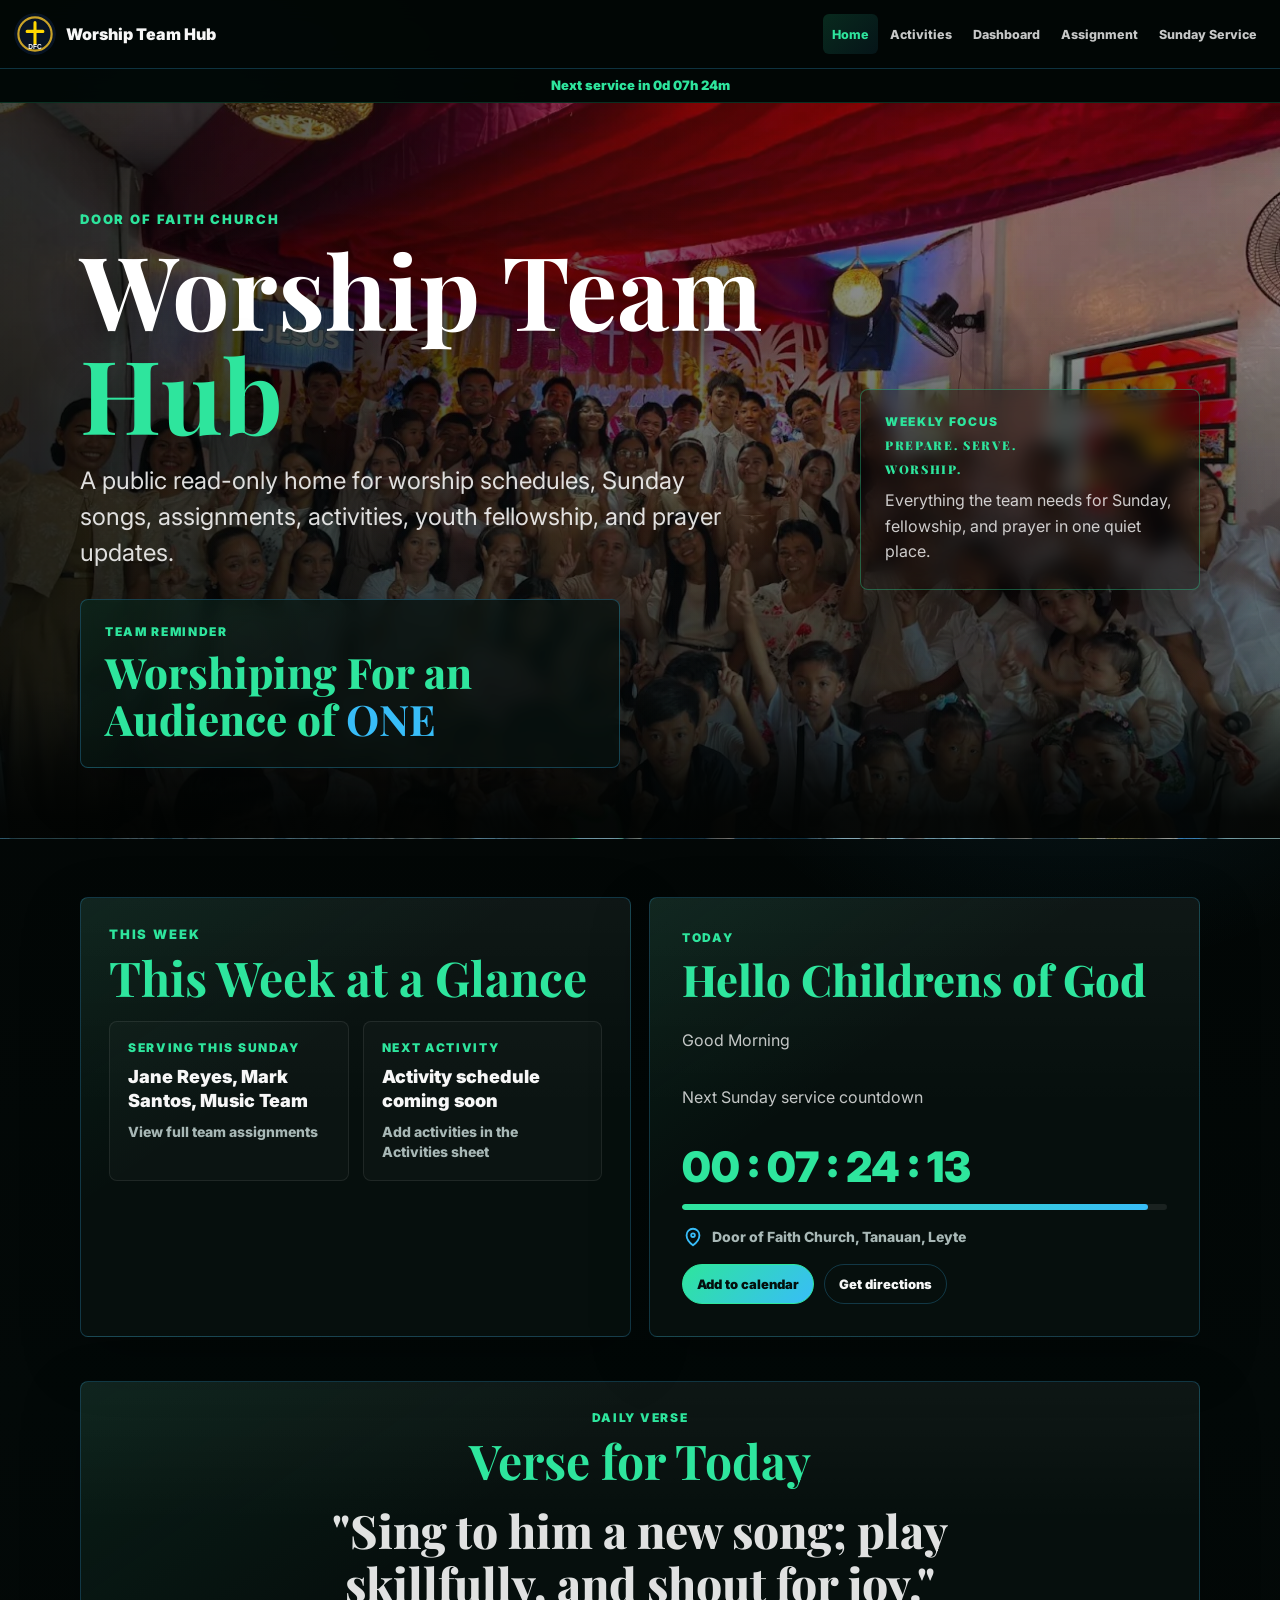
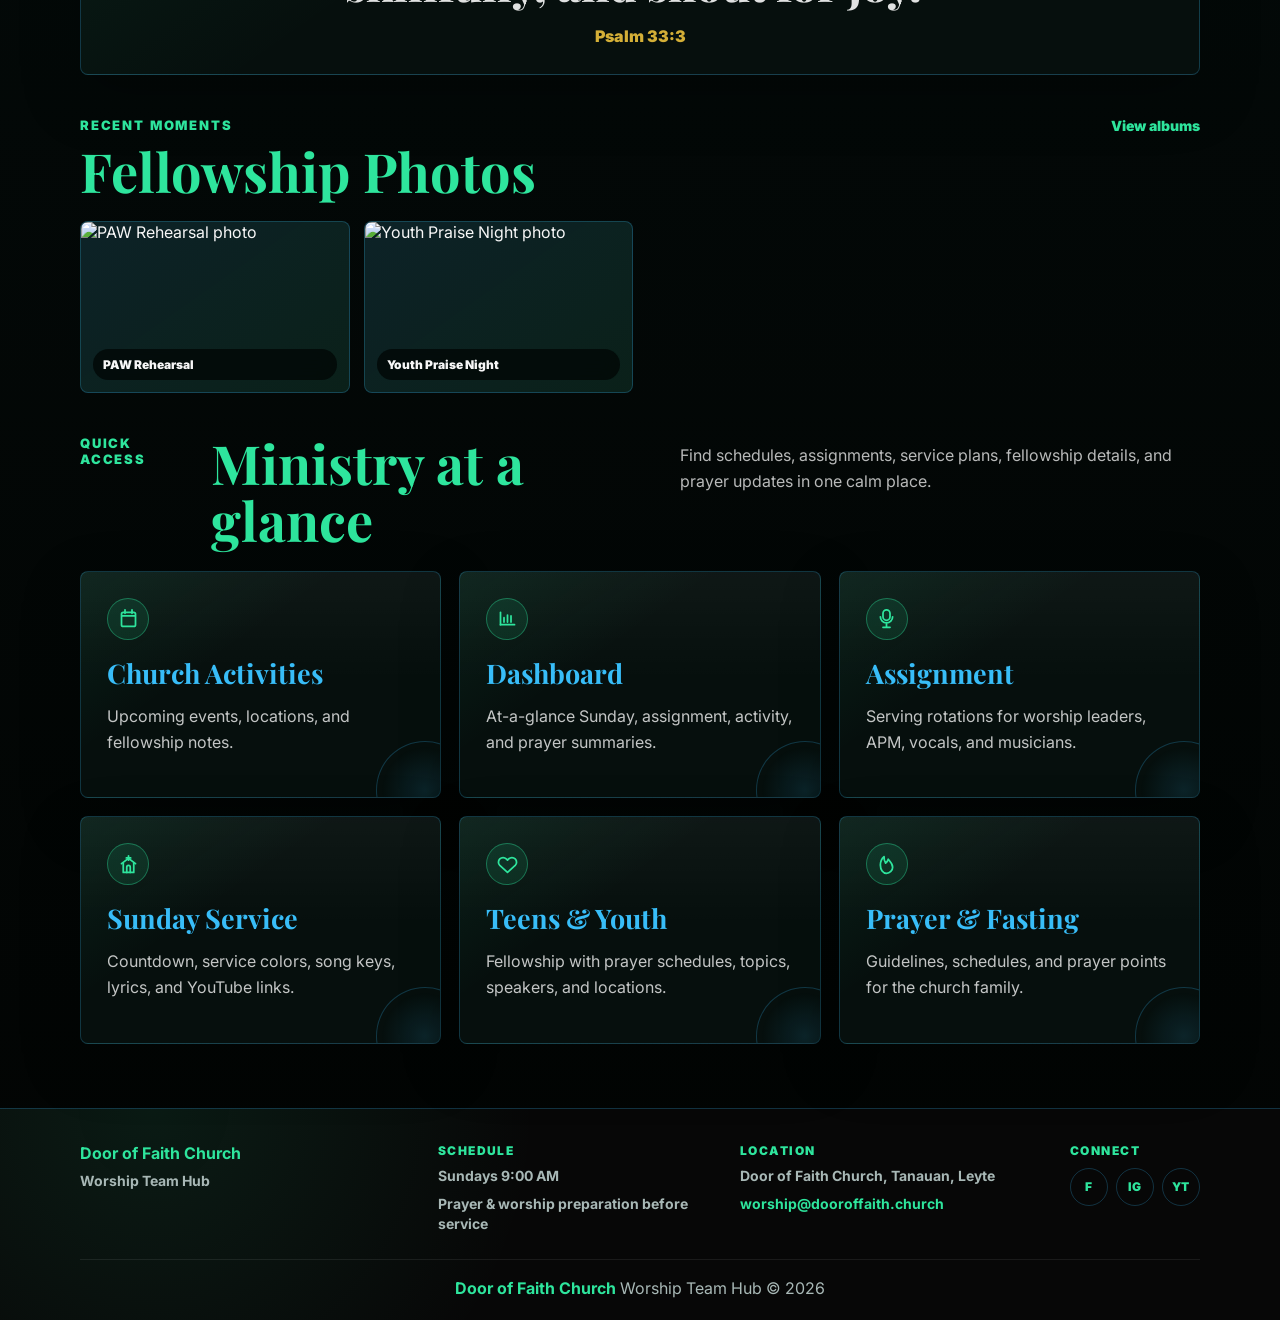
==== commit dd2cfa7e: "Add files via upload" ====
--- a/index.html
+++ b/index.html
@@ -36,11 +36,10 @@
           <p class="eyebrow">Door of Faith Church</p>
           <h1><span>Worship Team</span><span>Hub</span></h1>
           <p class="hero-copy">A public read-only home for worship schedules, Sunday songs, assignments, activities, youth fellowship, and prayer updates.</p>
-          <div class="hero-highlights" aria-label="Worship team highlights">
-            <span>Serve with unity</span>
-            <span>Prepare with purpose</span>
-            <span>Worship as one family</span>
-          </div>
+          <article class="quote-card hero-reminder">
+            <span class="card-kicker">Team reminder</span>
+            <p><span>Worshiping For an</span><span>Audience of <strong>ONE</strong></span></p>
+          </article>
         </div>
         <aside class="hero-service-card" aria-label="Worship team focus">
           <span>Weekly Focus</span>
@@ -51,12 +50,15 @@
     </section>
 
     <section class="section">
-      <div class="page-shell">
-        <div class="home-row">
-          <article class="quote-card">
-            <span class="card-kicker">Team reminder</span>
-            <p><span>Worshiping For an</span><span>Audience of <strong>ONE</strong></span></p>
-          </article>
+      <div class="page-shell">
+        <div class="home-row">
+          <section class="week-panel home-week-card" aria-labelledby="weekHeading">
+            <div class="week-panel-head">
+              <p class="eyebrow">This week</p>
+              <h2 id="weekHeading">This Week at a Glance</h2>
+            </div>
+            <div class="week-grid" id="homeWeekGrid"></div>
+          </section>
           <article class="mini-card">
             <span class="card-kicker">Today</span>
             <p class="greeting">Hello Childrens of God</p>
@@ -68,22 +70,14 @@
               <span aria-hidden="true">
                 <svg viewBox="0 0 24 24"><path d="M12 21s7-5.2 7-11a7 7 0 1 0-14 0c0 5.8 7 11 7 11Z"/><circle cx="12" cy="10" r="2"/></svg>
               </span>
-              Door of Faith Church, Main Sanctuary
+              Door of Faith Church, Tanauan, Leyte
             </p>
             <div class="mini-actions">
               <button class="home-action primary" type="button" id="addCalendarButton">Add to calendar</button>
-              <a class="home-action" id="directionsLink" href="https://www.google.com/maps/search/?api=1&query=Door%20of%20Faith%20Church%20Main%20Sanctuary" target="_blank" rel="noopener">Get directions</a>
+              <a class="home-action" id="directionsLink" href="https://www.google.com/maps/search/?api=1&query=Door+of+Faith+Church+Tanauan+Leyte" target="_blank" rel="noopener">Get directions</a>
             </div>
           </article>
         </div>
-
-        <section class="week-panel" aria-labelledby="weekHeading">
-          <div class="week-panel-head">
-            <p class="eyebrow">This week</p>
-            <h2 id="weekHeading">This Week at a Glance</h2>
-          </div>
-          <div class="week-grid" id="homeWeekGrid"></div>
-        </section>
 
         <article class="devotional-card" aria-labelledby="devotionalHeading">
           <span class="card-kicker">Daily verse</span>
@@ -126,13 +120,13 @@
       </div>
       <div>
         <span class="footer-label">Location</span>
-        <p>Door of Faith Church, Main Sanctuary</p>
+        <p>Door of Faith Church, Tanauan, Leyte</p>
         <p><a href="mailto:worship@dooroffaith.church">worship@dooroffaith.church</a></p>
       </div>
       <div>
         <span class="footer-label">Connect</span>
         <div class="social-links" aria-label="Social media links">
-          <a href="#" aria-label="Facebook">f</a>
+          <a href="https://www.facebook.com/dfc.tanauanleyte" target="_blank" rel="noopener" aria-label="Facebook">f</a>
           <a href="#" aria-label="Instagram">ig</a>
           <a href="#" aria-label="YouTube">yt</a>
         </div>
--- a/css/style.css
+++ b/css/style.css
@@ -323,18 +323,18 @@
 
 .home-page .hero-service-card {
   border-color: rgba(46, 229, 157, 0.34);
-  background:
-    linear-gradient(135deg, rgba(46, 229, 157, 0.12), transparent 42%),
-    rgba(2, 9, 11, 0.78);
+  background: rgba(0, 0, 0, 0.35);
   box-shadow: 0 24px 80px rgba(0, 0, 0, 0.5);
 }
 
 .home-page .hero-service-card strong {
   color: #ffffff;
+  text-shadow: 0 10px 30px rgba(0, 0, 0, 0.72);
 }
 
 .home-page .hero-service-card p {
   color: rgba(255, 255, 255, 0.78);
+  text-shadow: 0 8px 22px rgba(0, 0, 0, 0.68);
 }
 
 .hero-service-card {
@@ -836,6 +836,35 @@
 
 .home-page .quote-card strong {
   color: var(--blue);
+}
+
+.home-page .hero-reminder {
+  width: min(540px, 100%);
+  min-height: auto;
+  margin-top: 28px;
+  padding: 24px;
+  border-color: rgba(56, 189, 248, 0.28);
+  background:
+    linear-gradient(145deg, rgba(46, 229, 157, 0.08), transparent 38%),
+    rgba(7, 17, 15, 0.78);
+  backdrop-filter: blur(8px);
+}
+
+.home-page .hero-reminder p {
+  font-size: clamp(27px, 3.4vw, 42px);
+}
+
+.home-week-card {
+  margin: 0;
+  min-height: 220px;
+}
+
+.home-week-card .week-panel-head {
+  display: block;
+}
+
+.home-week-card .week-grid {
+  grid-template-columns: repeat(2, 1fr);
 }
 
 .home-page .section-heading {
@@ -2425,6 +2454,10 @@
     grid-template-columns: 1fr;
   }
 
+  .home-week-card .week-grid {
+    grid-template-columns: 1fr;
+  }
+
   .featured-photo,
   .featured-photo img,
   .featured-photo-placeholder {
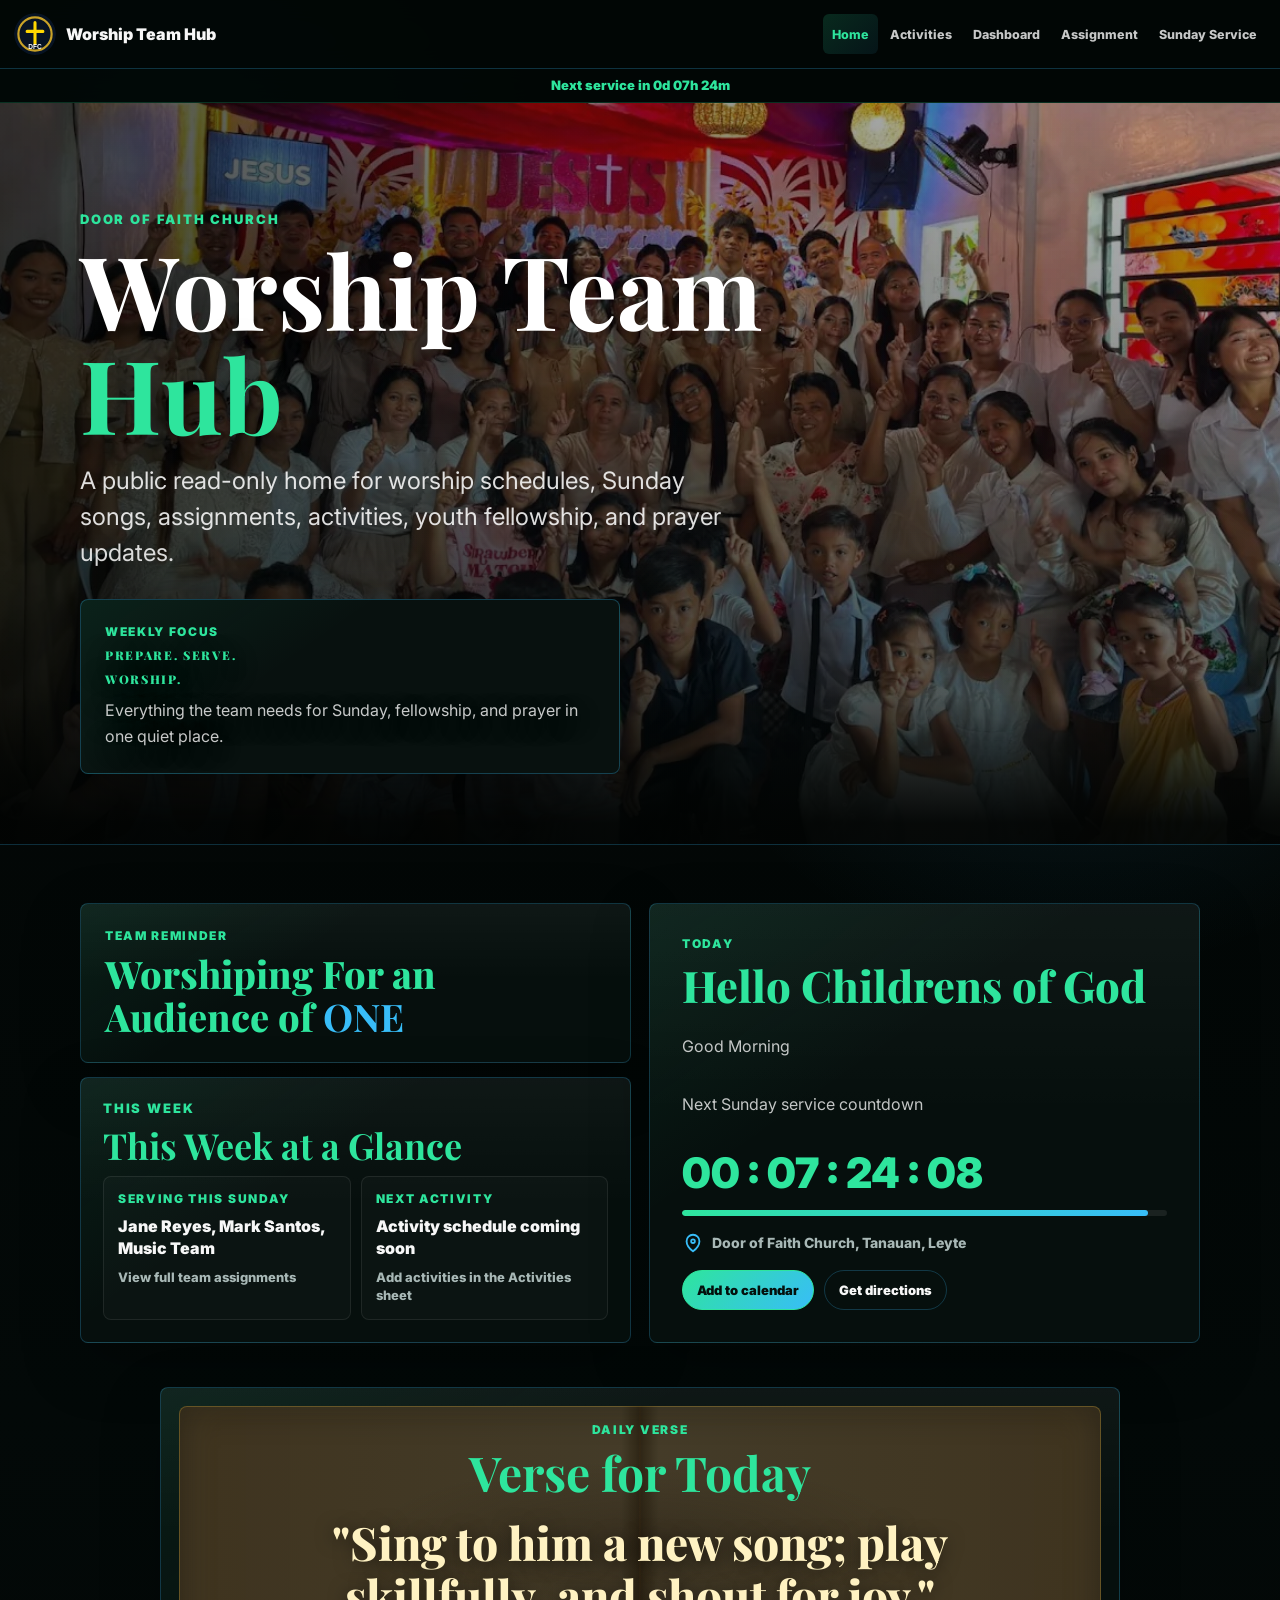
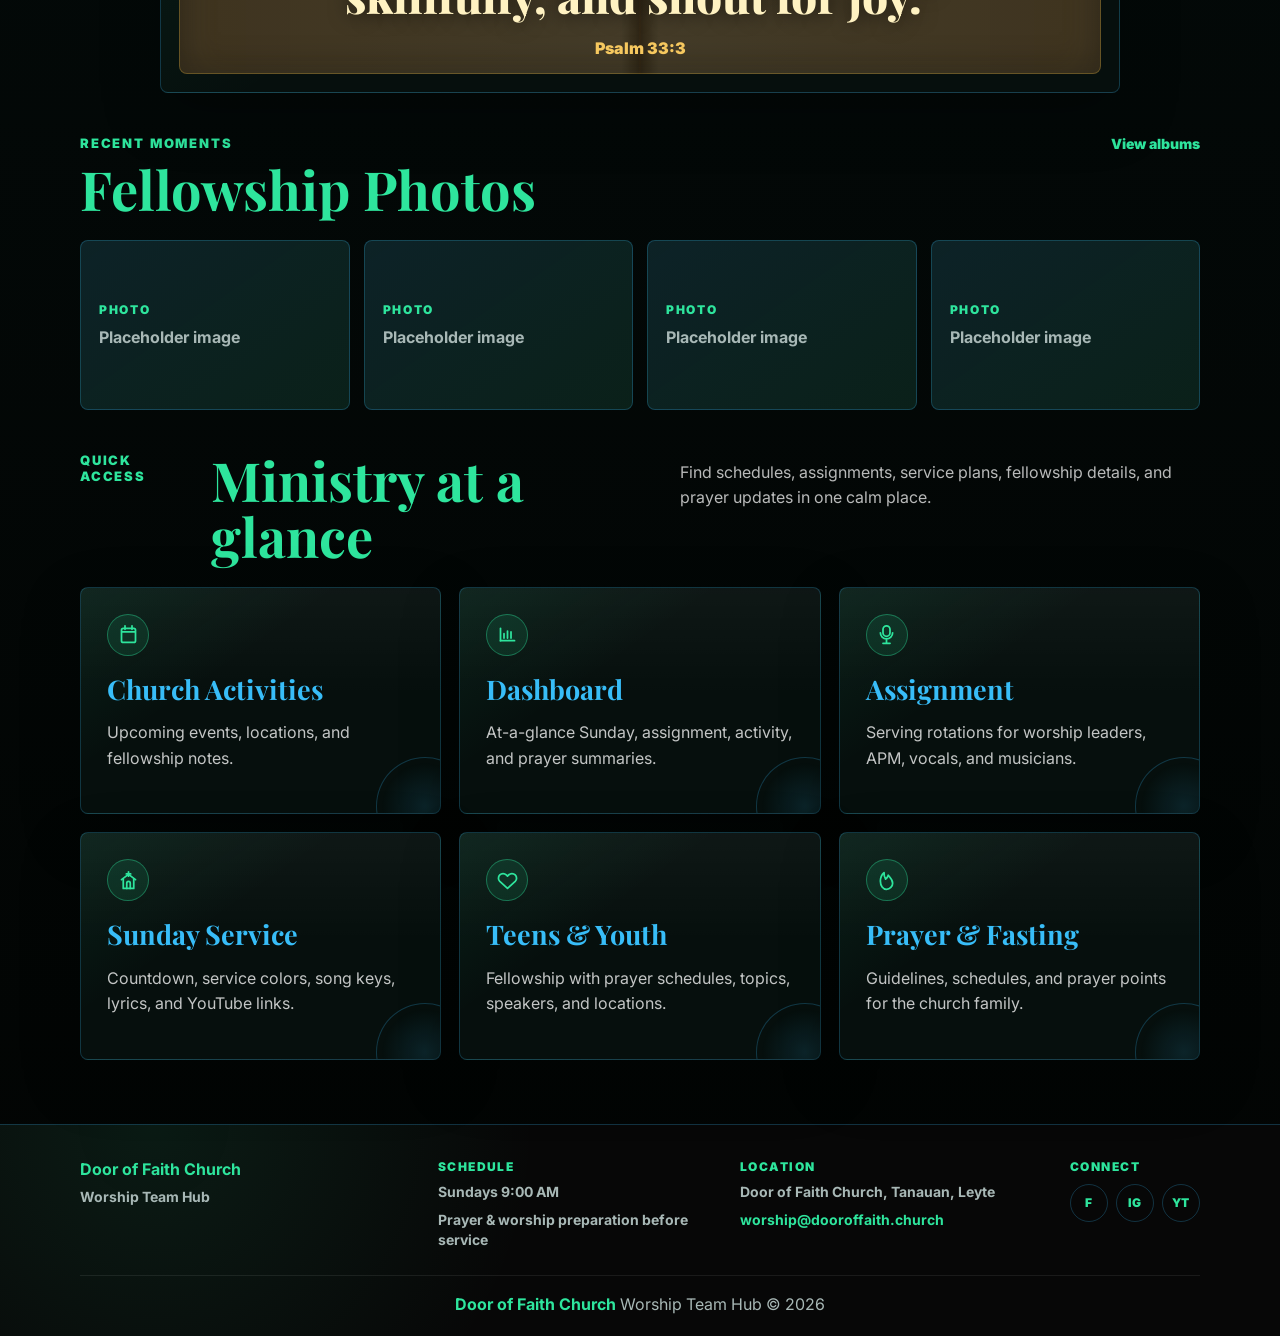
==== commit 2918f4ba: "Add files via upload" ====
--- a/index.html
+++ b/index.html
@@ -36,29 +36,31 @@
           <p class="eyebrow">Door of Faith Church</p>
           <h1><span>Worship Team</span><span>Hub</span></h1>
           <p class="hero-copy">A public read-only home for worship schedules, Sunday songs, assignments, activities, youth fellowship, and prayer updates.</p>
-          <article class="quote-card hero-reminder">
-            <span class="card-kicker">Team reminder</span>
-            <p><span>Worshiping For an</span><span>Audience of <strong>ONE</strong></span></p>
-          </article>
+          <aside class="hero-service-card hero-focus-card" aria-label="Worship team focus">
+            <span>Weekly Focus</span>
+            <strong><span>Prepare. Serve.</span><span>Worship.</span></strong>
+            <p>Everything the team needs for Sunday, fellowship, and prayer in one quiet place.</p>
+          </aside>
         </div>
-        <aside class="hero-service-card" aria-label="Worship team focus">
-          <span>Weekly Focus</span>
-          <strong><span>Prepare. Serve.</span><span>Worship.</span></strong>
-          <p>Everything the team needs for Sunday, fellowship, and prayer in one quiet place.</p>
-        </aside>
-      </div>
-    </section>
+      </div>
+    </section>
 
     <section class="section">
       <div class="page-shell">
         <div class="home-row">
-          <section class="week-panel home-week-card" aria-labelledby="weekHeading">
-            <div class="week-panel-head">
-              <p class="eyebrow">This week</p>
-              <h2 id="weekHeading">This Week at a Glance</h2>
-            </div>
-            <div class="week-grid" id="homeWeekGrid"></div>
-          </section>
+          <div class="home-left-stack">
+            <article class="quote-card">
+              <span class="card-kicker">Team reminder</span>
+              <p><span>Worshiping For an</span><span>Audience of <strong>ONE</strong></span></p>
+            </article>
+            <section class="week-panel home-week-card" aria-labelledby="weekHeading">
+              <div class="week-panel-head">
+                <p class="eyebrow">This week</p>
+                <h2 id="weekHeading">This Week at a Glance</h2>
+              </div>
+              <div class="week-grid" id="homeWeekGrid"></div>
+            </section>
+          </div>
           <article class="mini-card">
             <span class="card-kicker">Today</span>
             <p class="greeting">Hello Childrens of God</p>
--- a/css/style.css
+++ b/css/style.css
@@ -275,6 +275,7 @@
 .home-page .hero-inner {
   position: relative;
   z-index: 1;
+  grid-template-columns: minmax(0, 1fr);
   align-items: center;
   gap: 34px;
 }
@@ -323,7 +324,9 @@
 
 .home-page .hero-service-card {
   border-color: rgba(46, 229, 157, 0.34);
-  background: rgba(0, 0, 0, 0.35);
+  background:
+    linear-gradient(145deg, rgba(46, 229, 157, 0.08), transparent 38%),
+    rgba(7, 17, 15, 0.82);
   box-shadow: 0 24px 80px rgba(0, 0, 0, 0.5);
 }
 
@@ -516,6 +519,7 @@
 .home-row {
   display: grid;
   grid-template-columns: 1fr 1fr;
+  align-items: stretch;
   gap: 16px;
   margin-bottom: 34px;
 }
@@ -713,22 +717,52 @@
 }
 
 .devotional-card {
+  position: relative;
+  overflow: hidden;
+  max-width: 960px;
+  margin-left: auto;
+  margin-right: auto;
+  padding: 34px;
   text-align: center;
+}
+
+.devotional-card::before {
+  content: "";
+  position: absolute;
+  inset: 18px;
+  border: 1px solid rgba(212, 175, 55, 0.26);
+  border-radius: 8px;
+  background:
+    linear-gradient(90deg, transparent calc(50% - 1px), rgba(65, 45, 20, 0.42) 50%, transparent calc(50% + 1px)),
+    radial-gradient(ellipse at 50% 50%, rgba(26, 18, 9, 0.28), transparent 42%),
+    linear-gradient(90deg, rgba(179, 143, 83, 0.2), rgba(245, 219, 156, 0.16) 48%, rgba(86, 65, 31, 0.24) 50%, rgba(245, 219, 156, 0.16) 52%, rgba(179, 143, 83, 0.2)),
+    #221d12;
+  box-shadow:
+    inset 0 0 34px rgba(0, 0, 0, 0.42),
+    inset 18px 0 30px rgba(255, 244, 205, 0.035),
+    inset -18px 0 30px rgba(255, 244, 205, 0.035);
+  pointer-events: none;
+}
+
+.devotional-card > * {
+  position: relative;
+  z-index: 1;
 }
 
 .devotional-card blockquote {
   max-width: 780px;
   margin: 18px auto 0;
-  color: rgba(255, 255, 255, 0.88);
+  color: #fff2c2;
   font-family: "Playfair Display", Georgia, serif;
   font-size: clamp(28px, 4vw, 46px);
   font-weight: 800;
   line-height: 1.15;
+  text-shadow: 0 2px 18px rgba(0, 0, 0, 0.55);
 }
 
 .devotional-card p {
   margin: 16px 0 0;
-  color: var(--amber);
+  color: #f6c85f;
   font-weight: 900;
 }
 
@@ -838,7 +872,7 @@
   color: var(--blue);
 }
 
-.home-page .hero-reminder {
+.home-page .hero-focus-card {
   width: min(540px, 100%);
   min-height: auto;
   margin-top: 28px;
@@ -846,25 +880,54 @@
   border-color: rgba(56, 189, 248, 0.28);
   background:
     linear-gradient(145deg, rgba(46, 229, 157, 0.08), transparent 38%),
-    rgba(7, 17, 15, 0.78);
-  backdrop-filter: blur(8px);
-}
-
-.home-page .hero-reminder p {
-  font-size: clamp(27px, 3.4vw, 42px);
+    var(--panel);
+}
+
+.home-left-stack {
+  display: grid;
+  gap: 14px;
+  min-width: 0;
+}
+
+.home-left-stack .quote-card {
+  min-height: 0;
+  padding: 24px;
+}
+
+.home-left-stack .quote-card p {
+  font-size: clamp(27px, 3vw, 38px);
 }
 
 .home-week-card {
   margin: 0;
-  min-height: 220px;
+  min-height: 0;
+  padding: 22px;
 }
 
 .home-week-card .week-panel-head {
   display: block;
+  margin-bottom: 12px;
+}
+
+.home-week-card h2 {
+  font-size: clamp(26px, 3vw, 36px);
 }
 
 .home-week-card .week-grid {
   grid-template-columns: repeat(2, 1fr);
+  gap: 10px;
+}
+
+.home-week-card .week-item {
+  padding: 14px;
+}
+
+.home-week-card .week-item strong {
+  font-size: 16px;
+}
+
+.home-week-card .week-item p {
+  font-size: 13px;
 }
 
 .home-page .section-heading {
